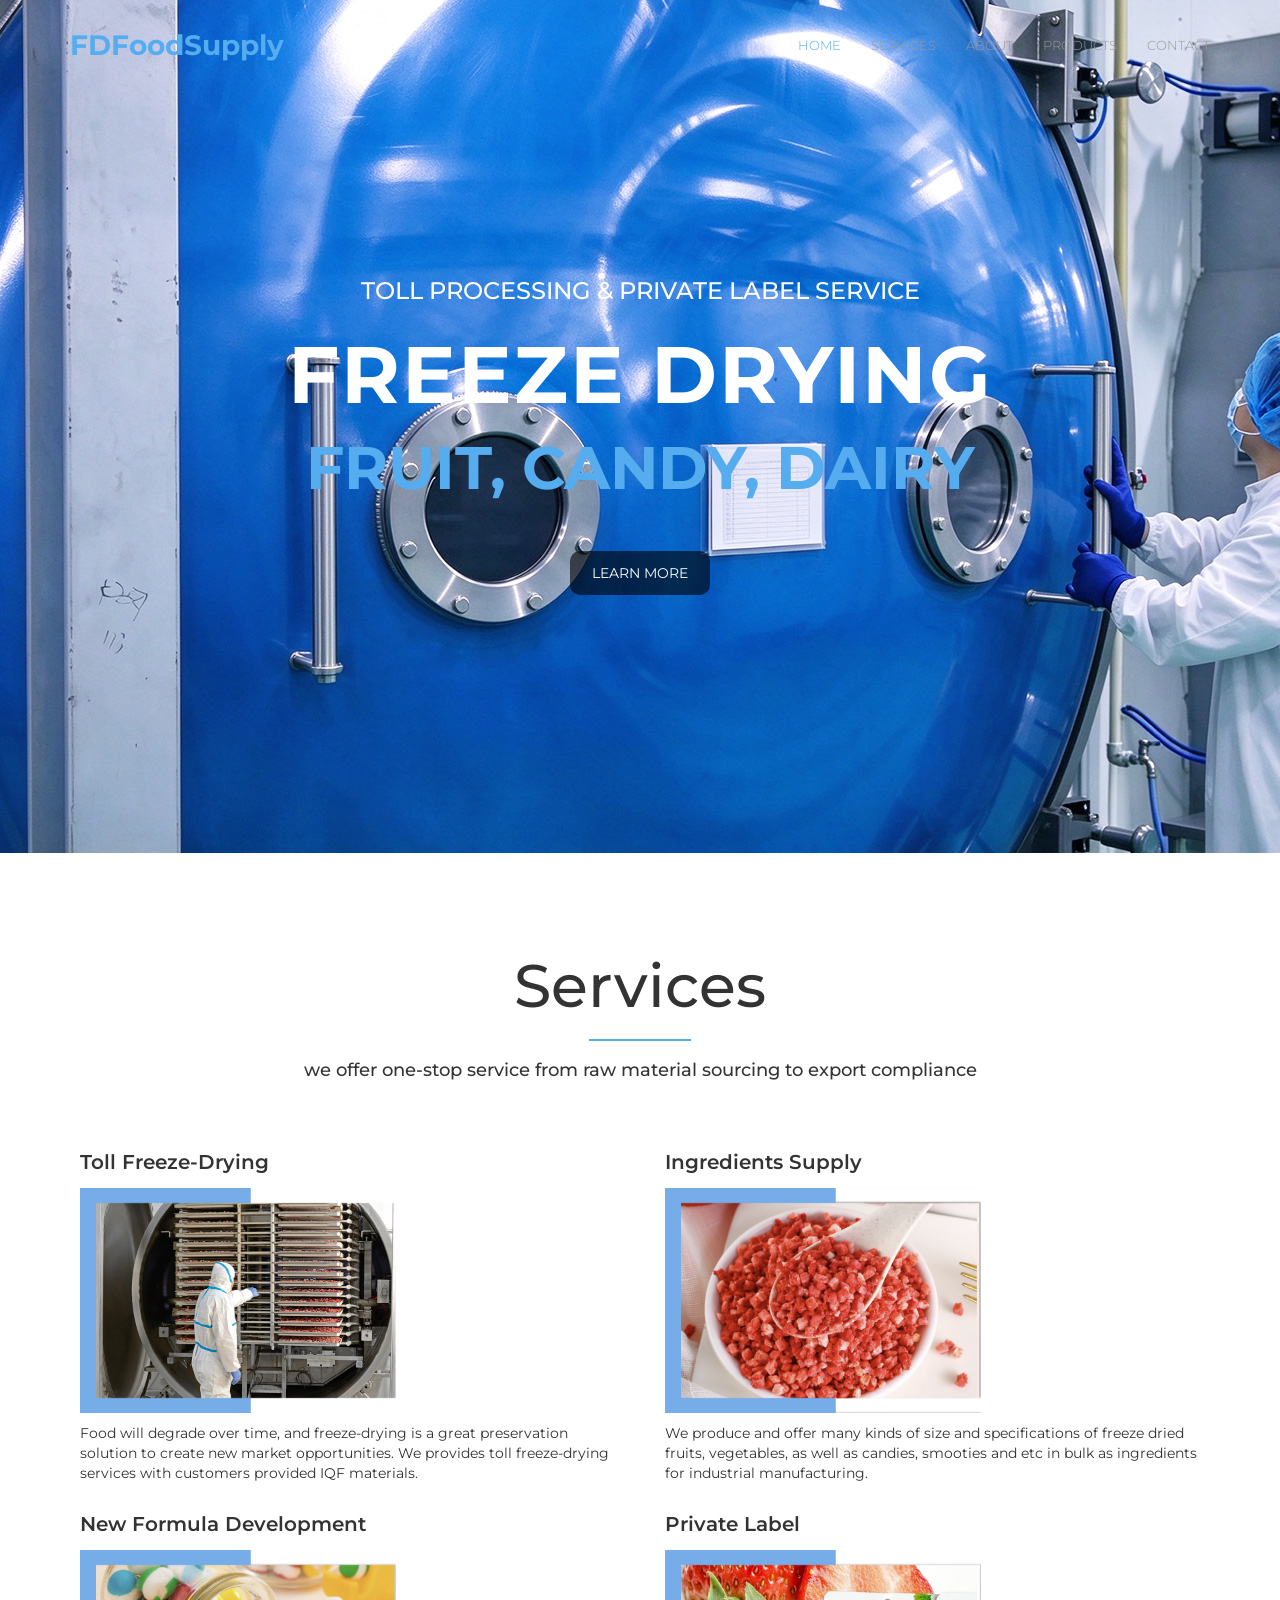
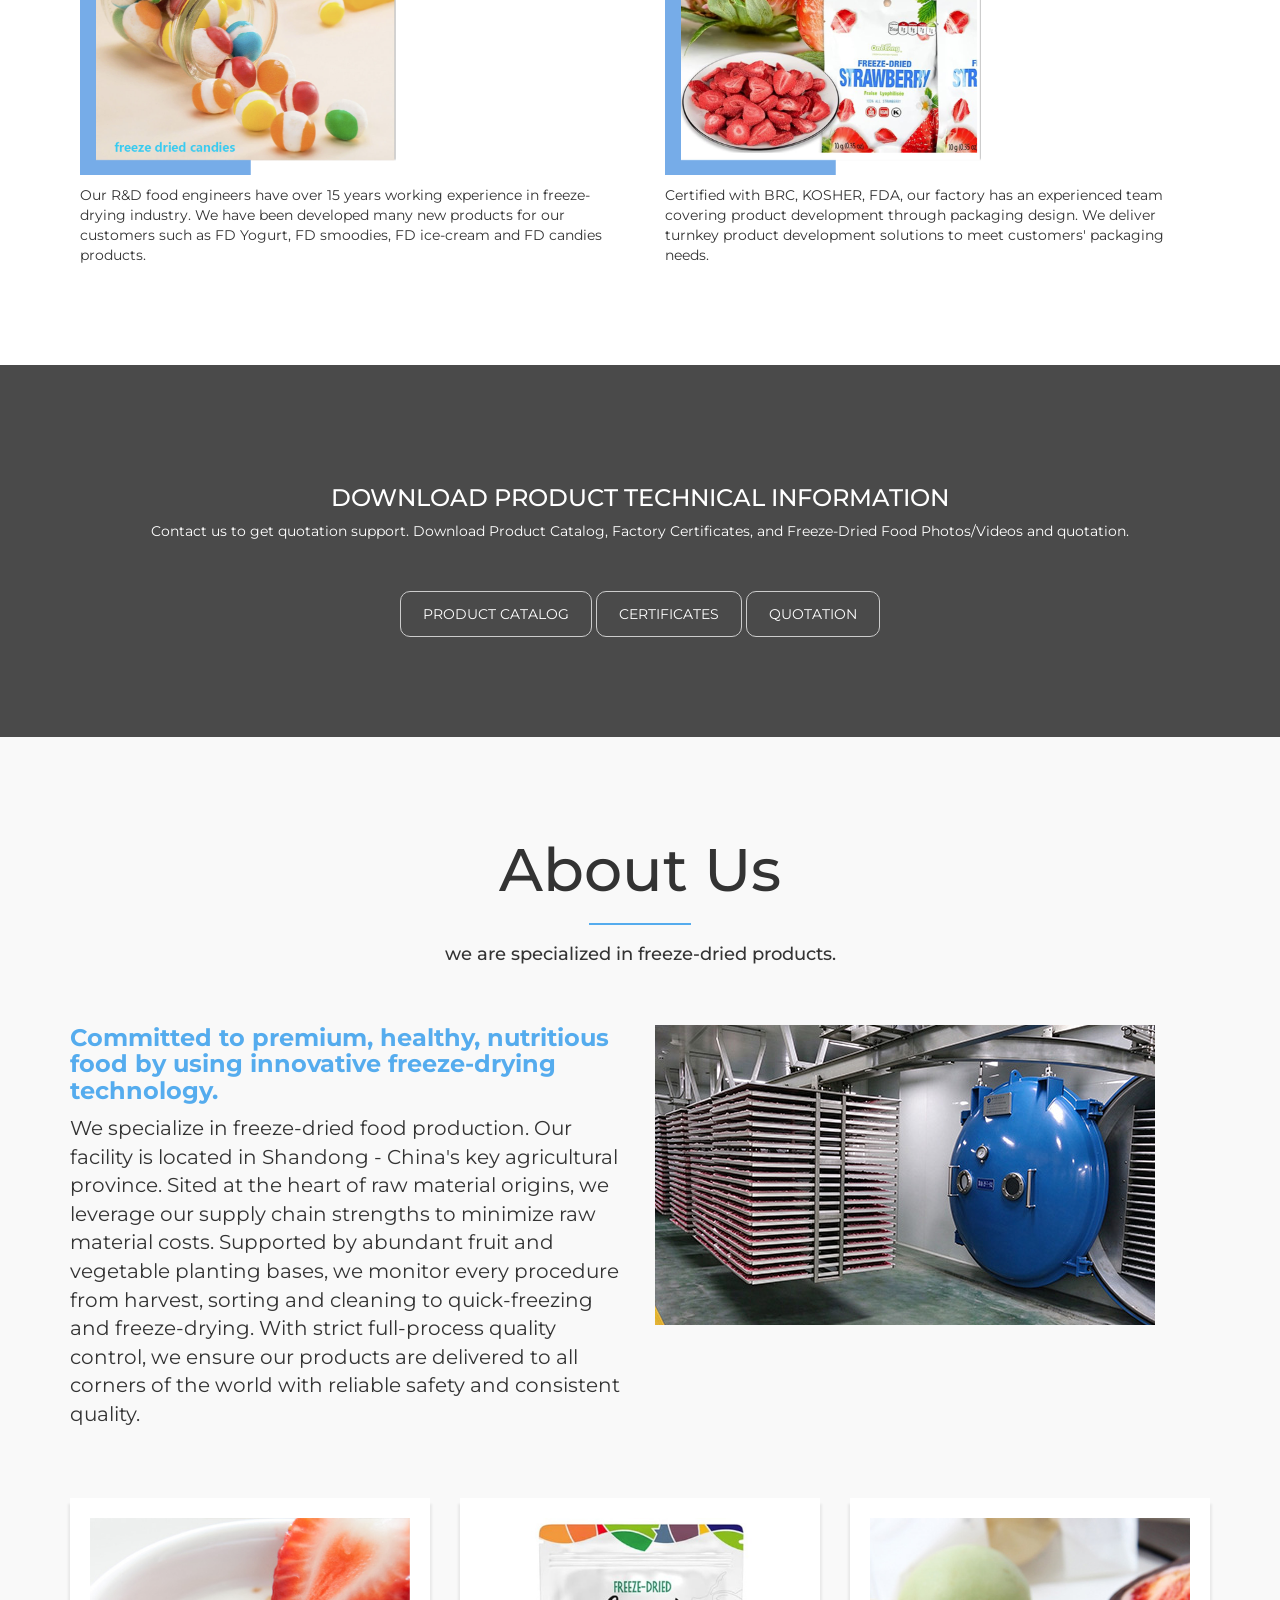
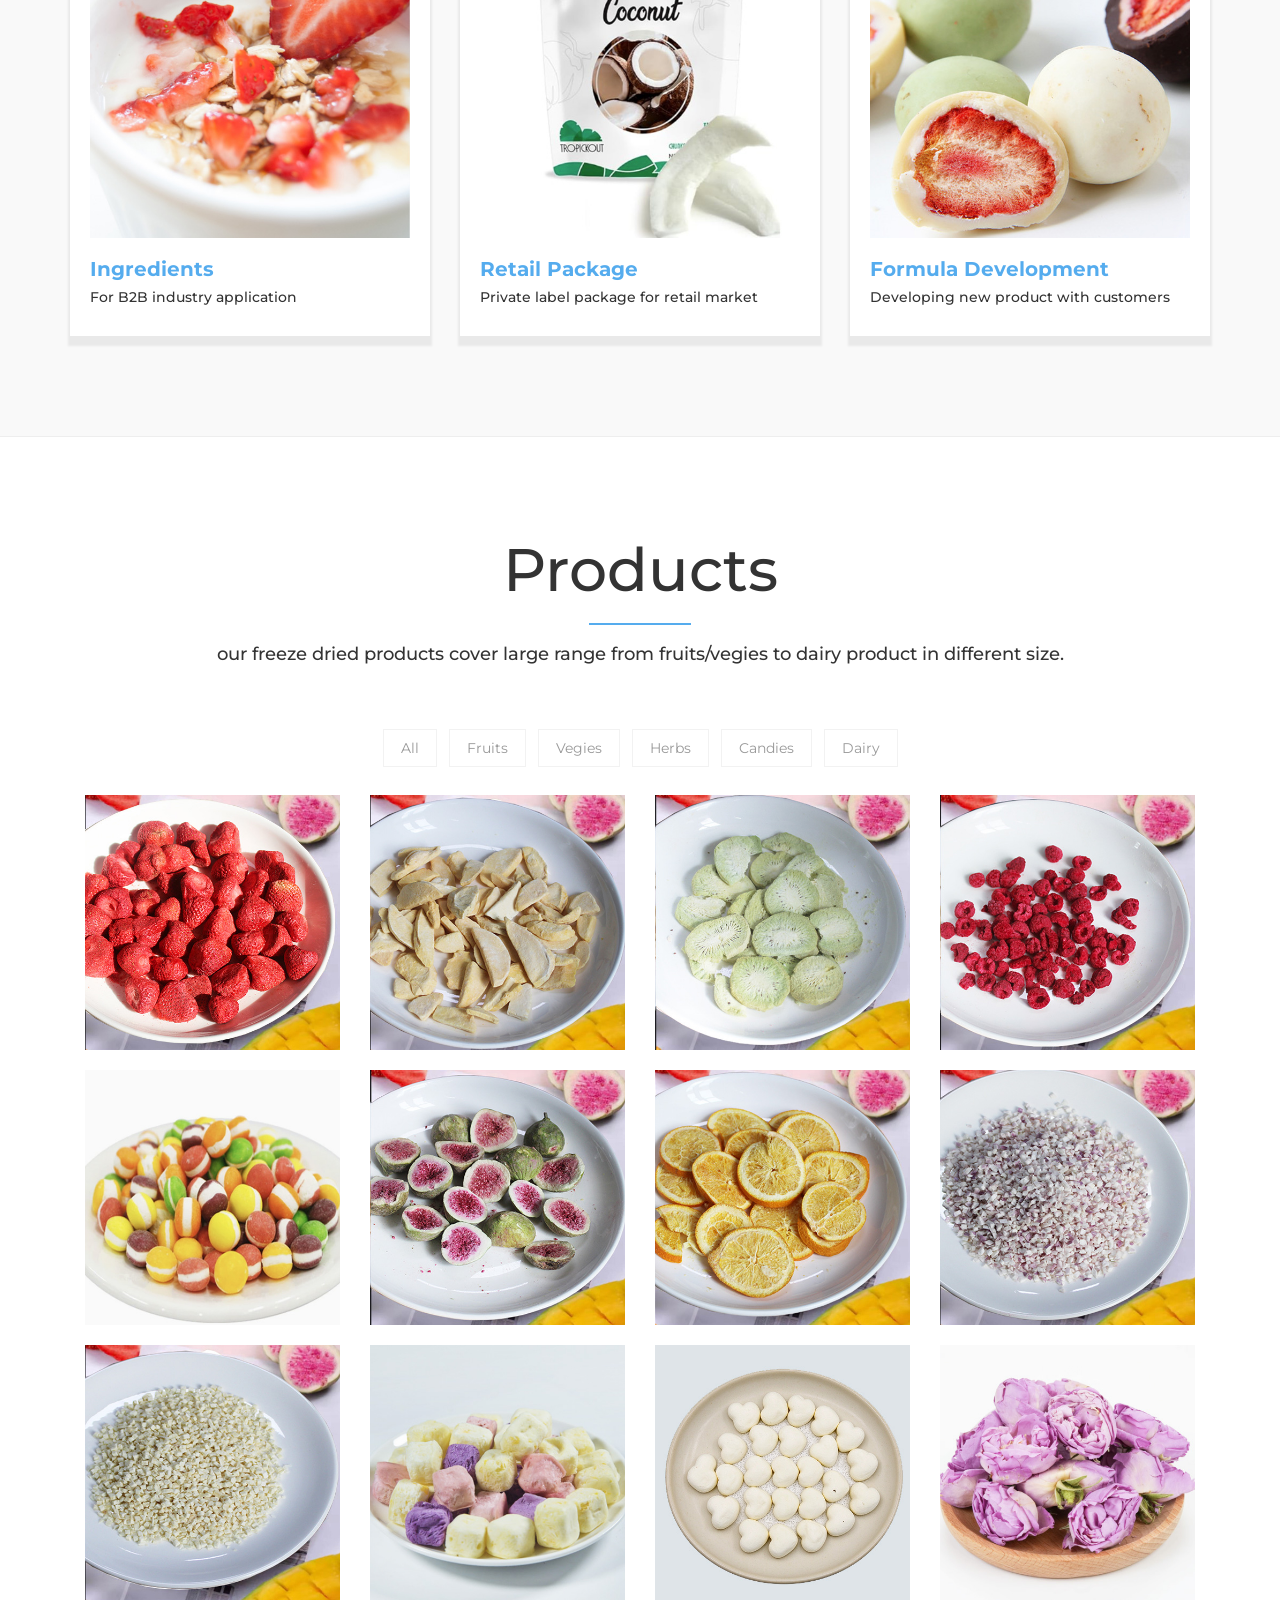
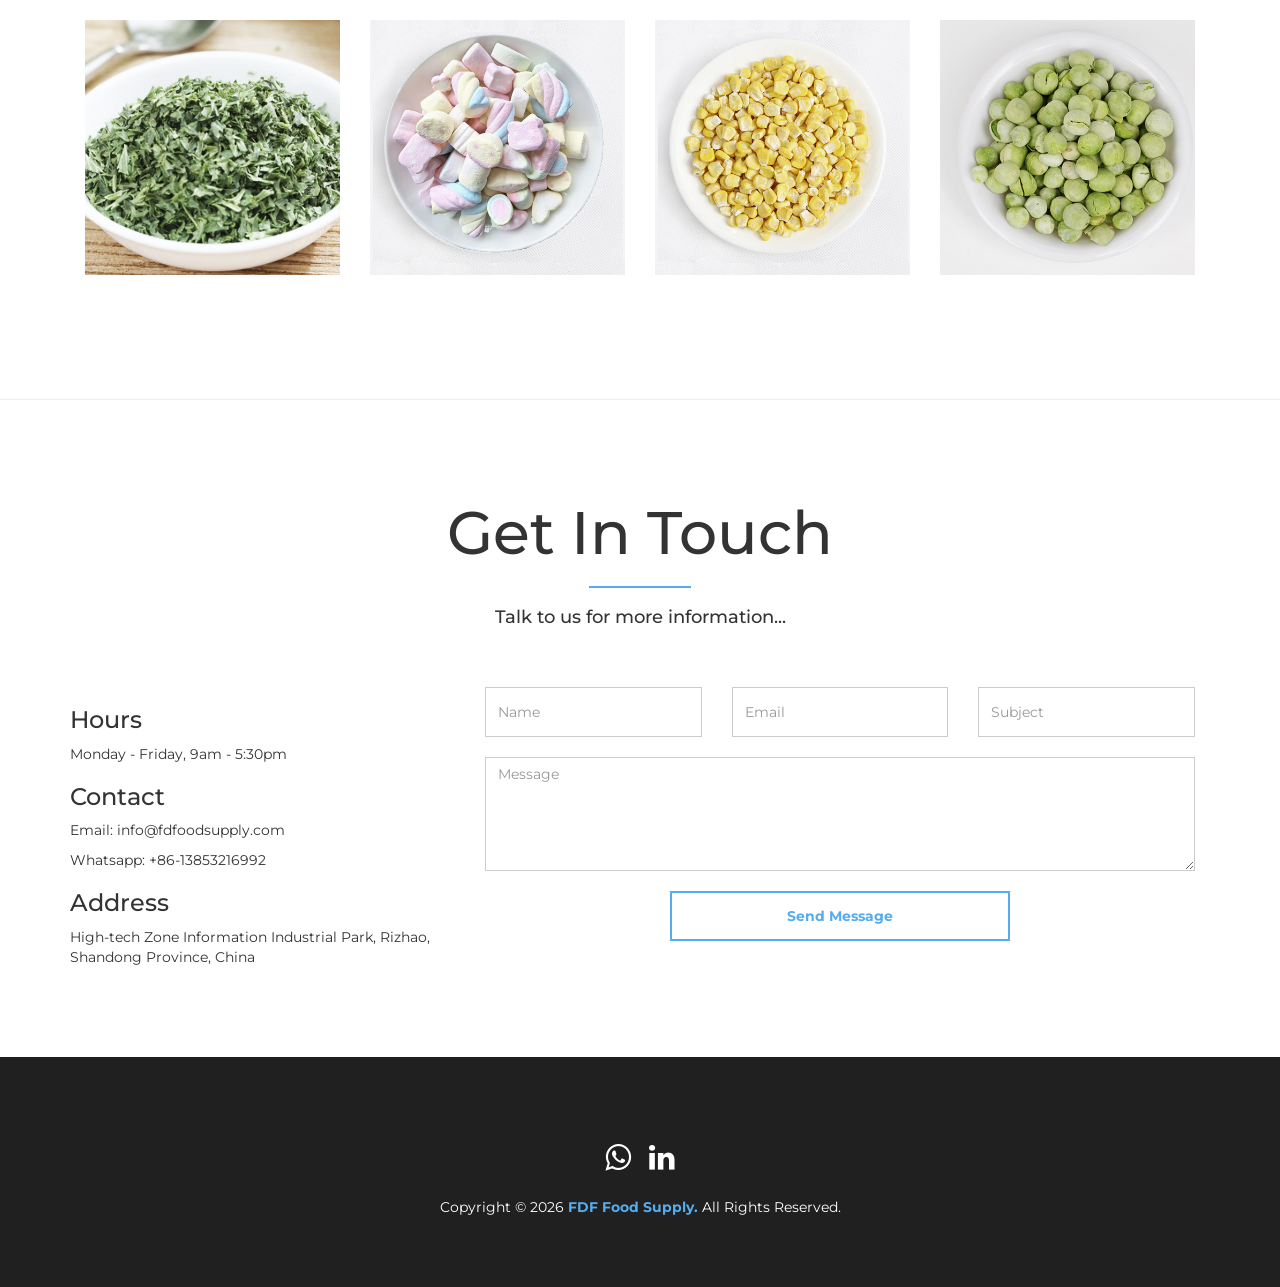
==== index.html @ 58711334 "Add files via upload" ====
<!DOCTYPE html>
<html lang="en">
<head>
	<meta charset="utf-8">
	<title>Freeze Dry Food Supply</title>
	<meta http-equiv="X-UA-Compatible" content="IE=Edge">
	<meta name="viewport" content="width=device-width, initial-scale=1">
	<meta name="keywords" content="">
	<meta name="description" content="">
    <!-- 
	freeze-dried food, freeze-drying, FD fruits, FD vegetable, FD candies, FD confectionary.
	13853216992
    -->
	<link href='http://fonts.googleapis.com/css?family=Montserrat:400,700' rel='stylesheet' type='text/css'>
	<link rel="stylesheet" href="css/animate.min.css">
	<link rel="stylesheet" href="css/bootstrap.min.css">
	<link rel="stylesheet" href="css/font-awesome.min.css">		
	<link rel="stylesheet" href="css/templatemo-style.css">
</head>
<body data-spy="scroll" data-offset="50" data-target=".navbar-collapse">
	<div class="preloader">
		<div class="sk-spinner sk-spinner-rotating-plane"></div>
	</div>
	<nav class="navbar navbar-fixed-top custom-navbar" role="navigation">
		<div class="container">
			<div class="navbar-header">
				<button class="navbar-toggle" data-toggle="collapse" data-target=".navbar-collapse">
					<span class="icon icon-bar"></span>
					<span class="icon icon-bar"></span>
					<span class="icon icon-bar"></span>
				</button>
				<a href="www.fdfoodsupply.com" class="navbar-brand">FDFoodSupply</a>
			</div>
			<div class="collapse navbar-collapse">
				<ul class="nav navbar-nav navbar-right">
					<li><a href="#home" class="smoothScroll">Home</a></li>
					<li><a href="#service" class="smoothScroll">Services</a></li>
					<li><a href="#about" class="smoothScroll">About</a></li>
					<li><a href="#portfolio" class="smoothScroll">Products</a></li>
					<li><a href="#contact" class="smoothScroll">Contact</a></li>
				</ul>
			</div>
		</div>
	</nav>
	<!-- start home -->
	<section id="home">
		<div class="overlay">
			<div class="flexslider">
				<ul class="slides">
					<li>
						<img src="images/slider/1.jpg" alt="Slide 1">
						<div class="slider-caption">
							<div class="templatemo_homewrapper">
								<h3 class="wow bounceIn">Toll processing & private label service</h3>
								<h1 class="wow bounce">FREEZE DRYING</h1>
								<h2>
									<span class="wow fadeIn" data-wow-delay="0.3s"> FRUIT,</span>
									<span class="wow fadeIn" data-wow-delay="0.6s"> CANDY,</span>
									<span class="wow fadeIn" data-wow-delay="0.9s"> DAIRY </span>
								</h2>
								<a href="#about" class="smoothScroll templatemo-slider-btn btn btn-default">Learn More</a>
							</div>
						</div>
					</li>
					<li>
						<img src="images/slider/2D.jpg" alt="Slide 2">
						<div class="slider-caption">
							<div class="templatemo_homewrapper">
                            	<h2>One-stop service</h2>
								<h1>Integrated</h1>
								<h3>From raw material sourcing to export compliance</h3>
								<a href="#service" class="smoothScroll templatemo-slider-btn btn btn-default">LEARN MORE</a>	
							</div>
						</div>
					</li>

					<li>
						<img src="images/slider/3.jpg" alt="Slide 3">
						<div class="slider-caption">
							<div class="templatemo_homewrapper">
								<h3 class="wow bounceIn"> TRACIBILITY & QUALITY CONTROL </h3>
								<h1 class="wow bounce">compliance</h1>
								<h2>
									<span class="wow fadeIn" data-wow-delay="0.3s">BRC |</span>
									<span class="wow fadeIn" data-wow-delay="0.6s">FDA |</span>
									<span class="wow fadeIn" data-wow-delay="0.9s">KOSHER</span>
								</h2>
								<a href="#portfolio" class="smoothScroll templatemo-slider-btn btn btn-default">Learn More</a>
							</div>
						</div>
					</li>
				</ul>
			</div>
		</div>
	</section>
	<!-- end home -->
	<!-- start service -->
	<section id="service">
		<div class="container">
			<div class="row">
				<div class="col-md-12 text-center wow bounceIn">
					<h2>Services</h2>
					<hr>
					<h4>we offer one-stop service from raw material sourcing to export compliance</h4>
				</div>
				<div class="col-md-6 col-sm-6">
					<div class="media">
						<div class="media-body">
							<h3 class="media-heading">Toll Freeze-Drying</h3>
<div>
  <img src="images/service-img-1.jpg" class="img-responsive" alt="about img" style="width:316px;height:225px;object-fit:cover;">
</div><p>
							<p>Food will degrade over time, and freeze-drying is a great preservation solution to create new market opportunities. We provides toll freeze-drying services with customers provided IQF materials.  
</p>
						</div>
					</div>
				</div>
				<div class="col-md-6 col-sm-6">
					<div class="media">
						<div class="media-body">
							<h3 class="media-heading">Ingredients Supply</h3>
<div>
  <img src="images/service-img-3.jpg" class="img-responsive" alt="about img" style="width:316px;height:225px;object-fit:cover;">
</div><p>
							<p>We produce and offer many kinds of size and specifications of freeze dried fruits, vegetables, as well as candies, smooties and etc in bulk as ingredients for industrial manufacturing.</p>
						</div>
					</div>
				</div>
				<div class="col-md-6 col-sm-6">
					<div class="media">
						<div class="media-body">
							<h3 class="media-heading">New Formula Development</h3>
<div>
  <img src="images/service-img-5.jpg" class="img-responsive" alt="about img" style="width:316px;height:225px;object-fit:cover;">
</div><p>
							<p>Our R&D food engineers have over 15 years working experience in freeze-drying industry.  We have been developed many new products for our customers such as FD Yogurt, FD smoodies, FD ice-cream and FD candies products. </p>
						</div>
					</div>
				</div>
				<div class="col-md-6 col-sm-6">
					<div class="media">
						<div class="media-body">
							<h3 class="media-heading">Private Label</h3>
<div>
  <img src="images/service-img-2.jpg" class="img-responsive" alt="about img" style="width:316px;height:225px;object-fit:cover;">
</div><p>
							<p>Certified with BRC, KOSHER, FDA,  our factory has an experienced team covering product development through packaging design. We deliver turnkey product development solutions to meet customers' packaging needs.</p>
						</div>
					</div>
				</div>
			</div>
		</div>
	</section>
	<!-- end service -->
	<!-- start divider -->
	<div class="divider">
		<div class="overlay">
			<div class="container">
				<div class="row">
					<div class="divider-des">
						<h3 class="text-uppercase">Download product technical information</h3>
						<p>Contact us to get quotation support.  Download Product Catalog, Factory Certificates, and Freeze-Dried Food Photos/Videos and quotation.</p>

						<a href="mailto:471819524@qq.com"><button class="btn btn-default text-uppercase">Product Catalog</button></a>
						<a href="mailto:471819524@qq.com"><button class="btn btn-default text-uppercase">Certificates</button></a>
						<a href="mailto:471819524@qq.com"><button class="btn btn-default text-uppercase">Quotation</button></a>

					</div>
				</div>
			</div>
		</div>
	</div>
	<!-- end divider -->
	<!-- start about -->
	<section id="about">
		<div class="container">
			<div class="row">
				<div class="col-md-12 wow bounceIn">
					<h2>About Us</h2>
					<hr>
					<h4>we are specialized in freeze-dried products.</h4>
				</div>
			</div>
			<div class="row">
				<div class="col-md-6 col-sm-6 wow fadeInLeft templatemo-about-left" data-wow-delay="0.3s">
					<h3 class="about-title" style="color:#55acee;"><b>Committed to premium, healthy, nutritious food by using innovative freeze-drying technology.</b></h3>

					<p style="font-size:20px;">We specialize in freeze-dried food production. Our facility is located in Shandong - China's key agricultural province.  Sited at the heart of raw material origins, we leverage our supply chain strengths to minimize raw material costs. Supported by abundant fruit and vegetable planting bases, we monitor every procedure from harvest, sorting and cleaning to quick-freezing and freeze-drying. With strict full-process quality control, we ensure our products are delivered to all corners of the world with reliable safety and consistent quality.</p>
				</div>

				<div class="col-md-6 col-sm-6 wow fadeInRight" data-wow-delay="0.3s">
<img src="images/about-img-1.jpg" class="img-responsive" alt="about img">

				</div>
			</div>
			<div class="row">
				<div class="col-md-4 col-sm-4 wow fadeInUp" data-wow-delay="0.6s">
					<div class="about-wrapper">
						<img src="images/about-img-2.jpg" class="img-responsive" alt="about img">
						<h3>Ingredients</h3>
						<h5>For B2B industry application</h5>
					</div>
				</div>
				<div class="col-md-4 col-sm-4 wow fadeInUp" data-wow-delay="0.6s">
					<div class="about-wrapper">
						<img src="images/about-img-6.jpg" class="img-responsive" alt="about img">
						<h3>Retail Package</h3>
						<h5>Private label package for retail market</h5>
					</div>
				</div>
				<div class="col-md-4 col-sm-4 wow fadeInUp" data-wow-delay="0.6s">
					<div class="about-wrapper">
						<img src="images/about-img-5.jpg" class="img-responsive" alt="about img">
						<h3>Formula Development</h3>
						<h5>Developing new product with customers</h5>
					</div>
				</div>
			</div>
		</div>
	</section>
	<!-- end about -->
	<!-- start portfolio -->
	<section id="portfolio">
		<div class="container">
			<div class="row">
				<div class="col-md-12">
					<div class="wow bounceIn">
						<h2 class="wow bounceIn">Products</h2>
						<hr>
						<h4>our freeze dried products cover large range from fruits/vegies to dairy product in different size. 
					</div>
					<div class="iso-section wow fadeIn" data-wow-delay="0.6s">

						<ul class="filter-wrapper clearfix">
							<li><a href="#" data-filter="*" class="selected opc-main-bg">All</a></li>
							<li><a href="#" class="opc-main-bg" data-filter=".fruit">Fruits</a></li>
							<li><a href="#" class="opc-main-bg" data-filter=".vegie">Vegies</a></li>
							<li><a href="#" class="opc-main-bg" data-filter=".herb">Herbs</a></li>
							<li><a href="#" class="opc-main-bg" data-filter=".candy">Candies</a></li>
							<li><a href="#" class="opc-main-bg" data-filter=".dairy">Dairy</a></li>
						</ul>

						<div class="iso-box-section">
							<div class="iso-box-wrapper col4-iso-box">

								<div class="iso-box fruit col-md-3 col-sm-4 col-xs-12">
									<div class="portfolio-thumb">
										<img src="images/product-img-1.jpg" class="fluid-img" alt="portfolio img">
										<div class="portfolio-overlay">
											<div class="portfolio-description">
												<a href="#" class="fa fa-search"></a>
												<a href="#" class="fa fa-link"></a>
												<h4>Freeze dried Strawberry</h4>
												<p>freeze dried strawberry in whole.</p>	
											</div>											
										</div>
									</div>
								</div>
								<div class="iso-box fruit col-md-3 col-sm-4 col-xs-12">
									<div class="portfolio-thumb">
										<img src="images/product-img-2.jpg" class="fluid-img" alt="portfolio img">
										<div class="portfolio-overlay">
											<div class="portfolio-description">
												<a href="#" class="fa fa-search"></a>
												<a href="#" class="fa fa-link"></a>
												<h4>Freeze dried Mango</h4>
												<p>freeze dried mango slice.</p>
											</div>
										</div>
									</div>
								</div>
								<div class="iso-box fruit col-md-3 col-sm-4 col-xs-12">
									<div class="portfolio-thumb">
										<img src="images/product-img-3.jpg" class="fluid-img" alt="portfolio img">
										<div class="portfolio-overlay">
											<div class="portfolio-description">
												<a href="#" class="fa fa-search"></a>
												<a href="#" class="fa fa-link"></a>
												<h4>Freeze dried Kiwi</h4>
												<p>freeze dried Kiwi slice.</p>
											</div>
										</div>
									</div>
								</div>
								<div class="iso-box fruit col-md-3 col-sm-4 col-xs-12">
									<div class="portfolio-thumb">
										<img src="images/product-img-4.jpg" class="fluid-img" alt="portfolio img">
										<div class="portfolio-overlay">
											<div class="portfolio-description">
												<a href="#" class="fa fa-search"></a>
												<a href="#" class="fa fa-link"></a>
												<h4>Freeze dried Raspberry</h4>
												<p>freeze dried Raspberry in whole.</p>
											</div>
										</div>
									</div>
								</div>
								<div class="iso-box candy col-md-3 col-sm-4 col-xs-12">
									<div class="portfolio-thumb">
										<img src="images/product-img-41.jpg" class="fluid-img" alt="portfolio img">
										<div class="portfolio-overlay">
											<div class="portfolio-description">
												<a href="#" class="fa fa-search"></a>
												<a href="#" class="fa fa-link"></a>
												<h4>Freeze dried Sour Candy</h4>
												<p>Freeze dried sour candy.</p>
											</div>
										</div>
									</div>
								</div>
								<div class="iso-box fruit col-md-3 col-sm-4 col-xs-12">
									<div class="portfolio-thumb">
										<img src="images/product-img-6.jpg" class="fluid-img" alt="portfolio img">
										<div class="portfolio-overlay">
											<div class="portfolio-description">
												<a href="#" class="fa fa-search"></a>
												<a href="#" class="fa fa-link"></a>
												<h4>Freeze dried Fig</h4>
												<p>Freeze dried Fig slice.</p>
											</div>
										</div>
									</div>
								</div>
								<div class="iso-box fruit col-md-3 col-sm-4 col-xs-12">
									<div class="portfolio-thumb">
										<img src="images/product-img-7.jpg" class="fluid-img" alt="portfolio img">
										<div class="portfolio-overlay">
											<div class="portfolio-description">
												<a href="#" class="fa fa-search"></a>
												<a href="#" class="fa fa-link"></a>
												<h4>Freeze dried Lemon</h4>
												<p>Freeze dried Lemon Slice.</p>
											</div>
										</div>
									</div>
								</div>
								<div class="iso-box vegie col-md-3 col-sm-4 col-xs-12">
									<div class="portfolio-thumb">
										<img src="images/product-img-11.jpg" class="fluid-img" alt="portfolio img">
										<div class="portfolio-overlay">
											<div class="portfolio-description">
												<a href="#" class="fa fa-search"></a>
												<a href="#" class="fa fa-link"></a>
												<h4>Freeze dried Apple</h4>
												<p>Freeze dried shallot 3*3.</p>
											</div>
										</div>
									</div>
								</div>
								<div class="iso-box vegie col-md-3 col-sm-4 col-xs-12">
									<div class="portfolio-thumb">
										<img src="images/product-img-12.jpg" class="fluid-img" alt="portfolio img">
										<div class="portfolio-overlay">
											<div class="portfolio-description">
												<a href="#" class="fa fa-search"></a>
												<a href="#" class="fa fa-link"></a>
												<h4>Freeze dried Yellow Onion</h4>
												<p>Freeze dried yellow onion 3*3.</p>
											</div>
										</div>
									</div>
								</div>
								<div class="iso-box dairy col-md-3 col-sm-4 col-xs-12">
									<div class="portfolio-thumb">
										<img src="images/product-img-21.jpg" class="fluid-img" alt="portfolio img">
										<div class="portfolio-overlay">
											<div class="portfolio-description">
												<a href="#" class="fa fa-search"></a>
												<a href="#" class="fa fa-link"></a>
												<h4>Freeze dried Yogurt</h4>
												<p>Freeze dried yogurt.</p>
											</div>
										</div>
									</div>
								</div>
								<div class="iso-box dairy col-md-3 col-sm-4 col-xs-12">
									<div class="portfolio-thumb">
										<img src="images/product-img-22.jpg" class="fluid-img" alt="portfolio img">
										<div class="portfolio-overlay">
											<div class="portfolio-description">
												<a href="#" class="fa fa-search"></a>
												<a href="#" class="fa fa-link"></a>
												<h4>Freeze dried goat milk</h4>
												<p>Freeze dried heart shape goat milk.</p>
											</div>
										</div>
									</div>
								</div>
								<div class="iso-box herb col-md-3 col-sm-4 col-xs-12">
									<div class="portfolio-thumb">
										<img src="images/product-img-31.jpg" class="fluid-img" alt="portfolio img">
										<div class="portfolio-overlay">
											<div class="portfolio-description">
												<a href="#" class="fa fa-search"></a>
												<a href="#" class="fa fa-link"></a>
												<h4>Freeze dried Rose</h4>
												<p>Freeze dried Rose.</p>
											</div>
										</div>
									</div>
								</div>
								<div class="iso-box herb col-md-3 col-sm-4 col-xs-12">
									<div class="portfolio-thumb">
										<img src="images/product-img-32.jpg" class="fluid-img" alt="portfolio img">
										<div class="portfolio-overlay">
											<div class="portfolio-description">
												<a href="#" class="fa fa-search"></a>
												<a href="#" class="fa fa-link"></a>
												<h4>Freeze dried Parsley</h4>
												<p>Freeze dried Parsley</p>
											</div>
										</div>
									</div>
								</div>

							<div class="iso-box candy col-md-3 col-sm-4 col-xs-12">
									<div class="portfolio-thumb">
										<img src="images/product-img-42.jpg" class="fluid-img" alt="portfolio img">
										<div class="portfolio-overlay">
											<div class="portfolio-description">
												<a href="#" class="fa fa-search"></a>
												<a href="#" class="fa fa-link"></a>
												<h4>Freeze dried Cotton Candy</h4>
												<p>Freeze dried Cotton Candy</p>
											</div>
										</div>
									</div>
								</div>
							<div class="iso-box vegie col-md-3 col-sm-4 col-xs-12">
									<div class="portfolio-thumb">
										<img src="images/product-img-33.jpg" class="fluid-img" alt="portfolio img">
										<div class="portfolio-overlay">
											<div class="portfolio-description">
												<a href="#" class="fa fa-search"></a>
												<a href="#" class="fa fa-link"></a>
												<h4>Freeze dried Sweet Corn</h4>
												<p>Freeze dried Sweet Corn</p>
											</div>
										</div>
									</div>
								</div>
							<div class="iso-box vegie col-md-3 col-sm-4 col-xs-12">
									<div class="portfolio-thumb">
										<img src="images/product-img-34.jpg" class="fluid-img" alt="portfolio img">
										<div class="portfolio-overlay">
											<div class="portfolio-description">
												<a href="#" class="fa fa-search"></a>
												<a href="#" class="fa fa-link"></a>
												<h4>Freeze dried Pea</h4>
												<p>Freeze dried Pea</p>
											</div>
										</div>
									</div>
								</div>
							</div>
						</div>
					</div>
				</div>
			</div>
		</div>
	</section>
	<!-- end portfolio -->
	<!-- start contact -->
	<section id="contact">
		<div class="container">
			<div class="row">
				<div class="col-md-12">
					<div class="wow bounceIn">
						<h2 class="wow bounceIn">Get In Touch</h2>
						<hr>
						<h4>Talk to us for more information...</h4>
					</div>

<div class="footer-row" style="display:flex; gap: 30px;">
  <!-- 第1列 -->
  <div style="flex:1;">
    <h3>Hours</h3>
    <p>Monday - Friday, 9am - 5:30pm</p>
   <h3>Contact</h3>
    <p>Email: info@fdfoodsupply.com </p>
    <p>Whatsapp: +86-13853216992</p>
   <h3>Address</h3>
    <p>High-tech Zone Information Industrial Park, Rizhao, Shandong Province, China</p>
    
  </div>

  <!-- 第2列 -->
 <div style="flex:2;">
  <form action="https://formsubmit.co/471819524@qq.com" method="post" role="form">
    <input type="hidden" name="_next" value="https://www.fdfoodsupply.com/thanks.html">

    <div class="col-md-4 col-sm-4 wow fadeIn" data-wow-delay="0.3s">
      <input type="text" name="name" placeholder="Name" required class="form-control">
    </div>
    <div class="col-md-4 col-sm-4 wow fadeIn" data-wow-delay="0.3s">
      <input type="email" name="email" placeholder="Email" required class="form-control">
    </div>
    <div class="col-md-4 col-sm-4 wow fadeIn" data-wow-delay="0.3s">
      <input type="text" name="subject" placeholder="Subject" class="form-control">
    </div>
    <div class="col-md-12 col-sm-12 wow fadeIn" data-wow-delay="0.9s">
      <textarea name="message" class="form-control" rows="5" placeholder="Message"></textarea>
    </div>
    <div class="col-md-offset-3 col-sm-offset-3 col-sm-6 col-md-6 wow fadeIn" data-wow-delay="0.3s">
      <input type="submit" value="Send Message" class="form-control">
    </div>
  </form>
</div>
					</div>
			</div>
		</div>
	</section>
	<!-- end contact -->
	<footer>
		<div class="container">
			<div class="row">
				<div class="col-md-12">
					<ul class="social-icon wow fadeIn" data-wow-delay="0.3s">
						<li><a href="https://wa.me/8613853216992" class="fa fa-whatsapp"></a></li>
						<li><a href="https://www.linkedin.com/in/aileen-fdfoodsupply" class="fa fa-linkedin"></a></li>
					</ul>
					<p class="wow bounceIn">Copyright &copy; 2026 <a rel="nofollow noopener" href="https://www.fdfoodsupply.com"><span><span> FDF Food Supply. </span></a>All Rights Reserved.</p>

				</div>
			</div>
		</div>
	</footer>
	<script src="js/jquery.js"></script>
	<script src="js/bootstrap.min.js"></script>
	<script src="js/jquery.flexslider.js"></script>
	<script src="js/isotope.js"></script>
	<script src="js/imagesloaded.min.js"></script>
	<script src="js/smoothscroll.js"></script>
	<script src="js/wow.min.js"></script>
	<script src="js/custom.js"></script>
</body>
</html>
---- css/templatemo-style.css ----
/*

Workforce CSS Template

https://templatemo.com/tm-461-workforce

*/

body
    {
        background: #f9f9f9;
        font-family: 'Montserrat', sans-serif;
        font-weight: 400;
        overflow-x: hidden;
    }

/* start hr */
hr
    {
        border: 1px solid #55acee;
        width: 100px;
        margin-top: 20px;
    }
/* end hr */

/* start h2 */
h2
    {
        font-size: 60px;
        text-align: center;
    }
/* end h2 */

/* start h4 */
h4
    {
        text-align: center;
        padding-bottom: 50px;
    }
/* end h4 */
.btn {
    background: transparent;
    border-radius: 10px;
    color: #ffffff;
    margin-top: 40px;
	padding: 12px 22px;
    transition: all 0.4s ease-in-out;  
}
.btn:hover {
    background: #55acee;
    border-color: transparent;
}

/* start overlay */
.overlay 
    {
       width: 100%;
       height: 100%;
       background: rgba(0, 0, 0, 0.7);
    } 
/* end overlay */

/* start preloader */
.preloader
    {
        position: fixed;
        top: 0;
        left: 0;
        width: 100%;
        height: 100%;
        z-index: 99999;
        display: -webkit-flex;
        display: -ms-flexbox;
        display: flex;
        -webkit-flex-flow: row nowrap;
            -ms-flex-flow: row nowrap;
                flex-flow: row nowrap;
        -webkit-justify-content: center;
            -ms-flex-pack: center;
                justify-content: center;
        -webkit-align-items: center;
            -ms-flex-align: center;
                align-items: center;
        background: none repeat scroll 0 0 #fff;
    }
.sk-spinner-rotating-plane.sk-spinner 
    {
         width: 30px;
        height: 30px;
        background-color: #55acee;         
        -webkit-animation: sk-rotatePlane 1.2s infinite ease-in-out;
                animation: sk-rotatePlane 1.2s infinite ease-in-out;
     }

@-webkit-keyframes sk-rotatePlane {
  0% {
         -webkit-transform: perspective(120px) rotateX(0deg) rotateY(0deg);
                 transform: perspective(120px) rotateX(0deg) rotateY(0deg); }

  50% {
        -webkit-transform: perspective(120px) rotateX(-180.1deg) rotateY(0deg);
                transform: perspective(120px) rotateX(-180.1deg) rotateY(0deg); }

  100% {
            -webkit-transform: perspective(120px) rotateX(-180deg) rotateY(-179.9deg);
                    transform: perspective(120px) rotateX(-180deg) rotateY(-179.9deg); } }

@keyframes sk-rotatePlane {
  0% {
         -webkit-transform: perspective(120px) rotateX(0deg) rotateY(0deg);
                 transform: perspective(120px) rotateX(0deg) rotateY(0deg); }

  50% {
        -webkit-transform: perspective(120px) rotateX(-180.1deg) rotateY(0deg);
                transform: perspective(120px) rotateX(-180.1deg) rotateY(0deg); }

  100% {
            -webkit-transform: perspective(120px) rotateX(-180deg) rotateY(-179.9deg);
                    transform: perspective(120px) rotateX(-180deg) rotateY(-179.9deg); } }
/* end preloader */

/* start navigation */
.custom-navbar 
    {
        margin-bottom: 0;
        background-color: #fff;
        text-align: right;
    }
.custom-navbar .navbar-brand 
    {
        color: #55acee;
        font-weight: bold;
        font-size: 28px;
    }
.custom-navbar .nav li a
     {
         color: #999;
         font-weight: 300;
         font-size: 13px;
         text-transform: uppercase;
    }
.custom-navbar .nav li a:hover
    {
        background: transparent;
        color: #55acee;
    }
.custom-navbar .nav li.active > a
    {
         background-color: transparent;
         color: #55acee;
    }
.custom-navbar .navbar-toggle
    {
        border: none;
        padding-top: 10px;
    }
.custom-navbar .navbar-toggle .icon-bar
    {
        background: #55acee;
        border-color: transparent;
    }
@media(min-width:768px){
    .custom-navbar
         {
             padding: 20px 0;
            border-bottom: 0;
             background: 0 0;
             transition: all 0.3s ease;
         }
    .custom-navbar.top-nav-collapse
         {
            padding: 0;
            box-shadow: 0px 2px 8px 0px rgba(50, 50, 50, 0.08);
            background: #fff;
        }
}
/* end navigation */

/* start home */        
#home h1
    {
        font-size: 80px;
        font-weight: bold;
        line-height: 1em;
        letter-spacing: 2px;
        padding-top: 10px;
    }
#home span
    {
        color: #55acee;
        font-weight: bold;
    }
#home .btn {
    background: rgba(0,0,0,0.6);
    border: none;
}
#home .btn:hover {
    background: rgba(255,255,255,0.6);
}
.templatemo_homewrapper {
    padding-left: 15px;
    padding-right: 15px;
}
.flexslider {
    margin: 0 0 60px;
    background: #fff;
    padding: 0;
    position: relative;
    zoom: 1;
    background-color: #371604;
    overflow: hidden;
    margin: 0;
    text-align: center;
}
.flexslider .slides {
    padding: 0;
    zoom: 1;
}
.flexslider .slides img {
    width: 100%;
    min-width: 648px;
    min-height: 270px;
    display: block;
}
.flexslider .slides > li {
    display: none;  
    padding: 0;
    position: relative;
    -webkit-backface-visibility: hidden;
}
.flexslider img {
    position: relative;
    width: 100%;
}
.slider-caption {
    color:white;
    margin: 0;
    position: absolute;
    top: 0;
    left: 0;
    text-transform: uppercase;
    z-index: 7;
    width: 100%;
    height: 100%;
    display: -webkit-flex;
    display: -ms-flexbox;
    display: flex;
    -webkit-justify-content: center;
    -ms-flex-pack: center;
    justify-content: center;
    -webkit-align-items: center;
    -ms-flex-align: center;
    align-items: center;
}
/* end home */

/* start service */
#service
    {
        background: #ffffff;
        padding-top: 80px;
        padding-bottom: 80px;
    }
#service .media
    {
        padding: 10px;
    }
#service .media .fa
    {
        color: #55acee;
        font-size: 60px;
        margin-right: 20px;
        width: 65px;
        height: 65px;
    }
#service .media .media-heading
    {
        font-weight: 600;
        font-size: 20px;
        padding-bottom: 10px;
    }
/* end service */

/* start divider */
.divider
    {
        background: url('../images/divider-bg2.jpg');
        background-size: cover;
        background-repeat: no-repeat;
        background-attachment: fixed;
        color: #ffffff;
        text-align: center;
    }
.divider .divider-des
    {
        padding: 100px 15px;
    }
/* end divider */

/* start about */
h3.about-title {
    margin-top: 0;
}
#about
    {
        padding-top: 80px;
        padding-bottom: 80px;
    }
#about .progress
    {
        background: #f9f9f9;
        box-shadow: none;
        border-radius: 0px;
    }
#about .progress .progress-bar-danger
    {
        background: #55acee;
    }
#about span
    {
        display: block;
        margin-top: 12px;
        margin-bottom: 6px;
    }
#about .about-wrapper
    {
        background: #ffffff;
        box-shadow: 0px 8px 2px 2px rgba(50,50,50, 0.08);
        margin-top: 60px;
        margin-bottom: 20px;
        max-width: 500px;
        padding: 20px;
    }
#about .about-wrapper h3
    {
        color: #55acee;
        font-size: 20px;
        font-weight: bold;        
    }
/* end about */

/* start portfolio */
#portfolio
    {
        background: #fff;
        border-top: 1px solid #eeeeee;
        border-bottom: 1px solid #eeeeee;
        padding-top: 80px;
        padding-bottom: 80px;
    }
#portfolio .portfolio-thumb
    {
        overflow: hidden;
        margin: 0;
        position: relative;
    }
#portfolio .portfolio-thumb .portfolio-overlay
    {
        background: #333;
        color: #ffffff;
        display: -webkit-flex;
        display: -ms-flexbox;
        display: flex;
        -webkit-align-items: center;
            -ms-flex-align: center;
                align-items: center;
        -webkit-justify-content: center;
            -ms-flex-pack: center;
                justify-content: center;
        top: 0;
        right: 0;
        left: 0;
        bottom: 0;
        width: 100%;
        height: 100%;
        text-align: center;
        position: absolute;
        opacity: 0;
        transition: all 0.4s ease-in-out;
    }
#portfolio .portfolio-thumb:hover .portfolio-overlay
    {
        opacity: 0.9;
    }
#portfolio .portfolio-thumb .portfolio-overlay .fa
    {
        border: 1px solid #ffffff;
        border-radius: 50%;
        color: #ffffff;
        width: 40px;
        height: 40px;
        line-height: 40px;
        text-align: center;
        text-decoration: none;
        margin-right: 6px;
        margin-bottom: 10px;
        transition: all 0.3s ease;
    }
#portfolio .portfolio-thumb .portfolio-overlay .fa:hover {
    background: #55acee;
    border-color: #55acee;
}
#portfolio .portfolio-thumb .portfolio-overlay h4
    {
        padding-bottom: 10px;
    }
    .portfolio-description {
        padding-left: 15px;
        padding-right: 15px;
    }
/*filter css*/
.filter-wrapper {
    width: 100%;
    margin: 0 0 24px 0;
    padding: 0;
    overflow: hidden;
    text-align: center;
}
.filter-wrapper li {
    display: inline-block;
    margin: 4px;
    transition: all 0.3s ease;
}
.filter-wrapper li:hover {
    background: #55acee;
}
.filter-wrapper li:hover a {
    color: #fff;
}
.filter-wrapper li a {
    border: 1px solid #f2f2f2;
    color: #999;
    padding: 8px 17px;
    display: block;
    text-decoration: none;
}
/*isotope box css*/
.iso-box-section {
    width: 100%;
    margin: 0 0 24px 0;
}
.iso-box-wrapper {
    width: 100%;
    padding: 0;
    clear: both;
    position: relative;
}
.iso-box {
    position: relative;
    min-height: 50px;
    float: left;
    overflow: hidden;
    margin-bottom: 20px;
}
.fluid-img {
    width: 100%;
    display: block;
    height: auto;
}
/* end portfolio */

/* start contact */
#contact
    {
        background: #ffffff;
        padding-top: 80px;
        padding-bottom: 80px;
    }
#contact .form-control
    {
        background: transparent;
        border-radius: 0px;
        box-shadow: none;
        border: 1px solid #CCC;
        margin-bottom: 20px;
        transition: all 0.4s ease-in-out;
    }
#contact input
    {
        height: 50px;
    }
#contact input[type="submit"]
    {
        border: 2px solid #55acee;
        font-weight: bold;
		color: #55acee;
    }
#contact input[type="submit"]:hover
    {
        background: #55acee;
		color: #fff;
    }
/* end contact */

/* start footer */
footer
    {
        background: #202020;
        color: #ffffff;
        padding-top: 60px;
        padding-bottom: 60px;
        text-align: center;
    }
footer p
    {
        display: block;
        padding-top: 40px;
    }
footer span
    {
        color: #55acee;
        font-weight: bold;
    }
/* end footer */

/* start social icon */
.social-icon
    {
        display: block;
        position: relative;
        padding: 0;
        margin: 0;
        top: 20px;
    }
.social-icon li
    {
        display: inline-block;
        list-style: none;
        transition: all 0.4s ease-in-out;
        width: 40px;
        height: 40px;
    }
.social-icon li a
    {
        color: #fff;
        font-size: 30px;
        text-decoration: none;
        line-height: 40px;
        text-align: center;
    }
.social-icon li:hover
    {
        background: #55acee;
    }
/* end social icon */

/* start media 980 */
@media screen and ( max-width: 980px ){
    #home h1
        {
            font-size: 40px;
        }
    h2
        {
            font-size: 30px;
        }
    
}
/* end media 980 */


/* start media 768 */
@media screen and ( max-width: 767px ){
    h4 {
        padding-bottom: 20px;
    }
   #home h1
    {
        font-size: 40px;
    }
    #home {
        margin-top: 50px;
    }
    .templatemo-about-left {
        margin-bottom: 30px;
    }
    #about .about-wrapper {
        margin-left: auto;
        margin-right: auto;
    }
}
/* end media 768 */

@media screen and (max-width: 440px) {
    h4 {
        padding-bottom: 15px;
        line-height: 1.5em;
    }
    .filter-wrapper li {
        margin: 2px;
    }
    .filter-wrapper li a {
        padding: 6px 10px;
    }
}

@media screen and (max-width: 380px) {
    #service .media .fa {
        margin-right: 5px;
    }
}

/* start media 360 */
@media screen and ( max-width: 360px ){
    #home h1
        {
            font-size: 30px;
            line-height: 1.5em;
        }
}
/* end media 360 */
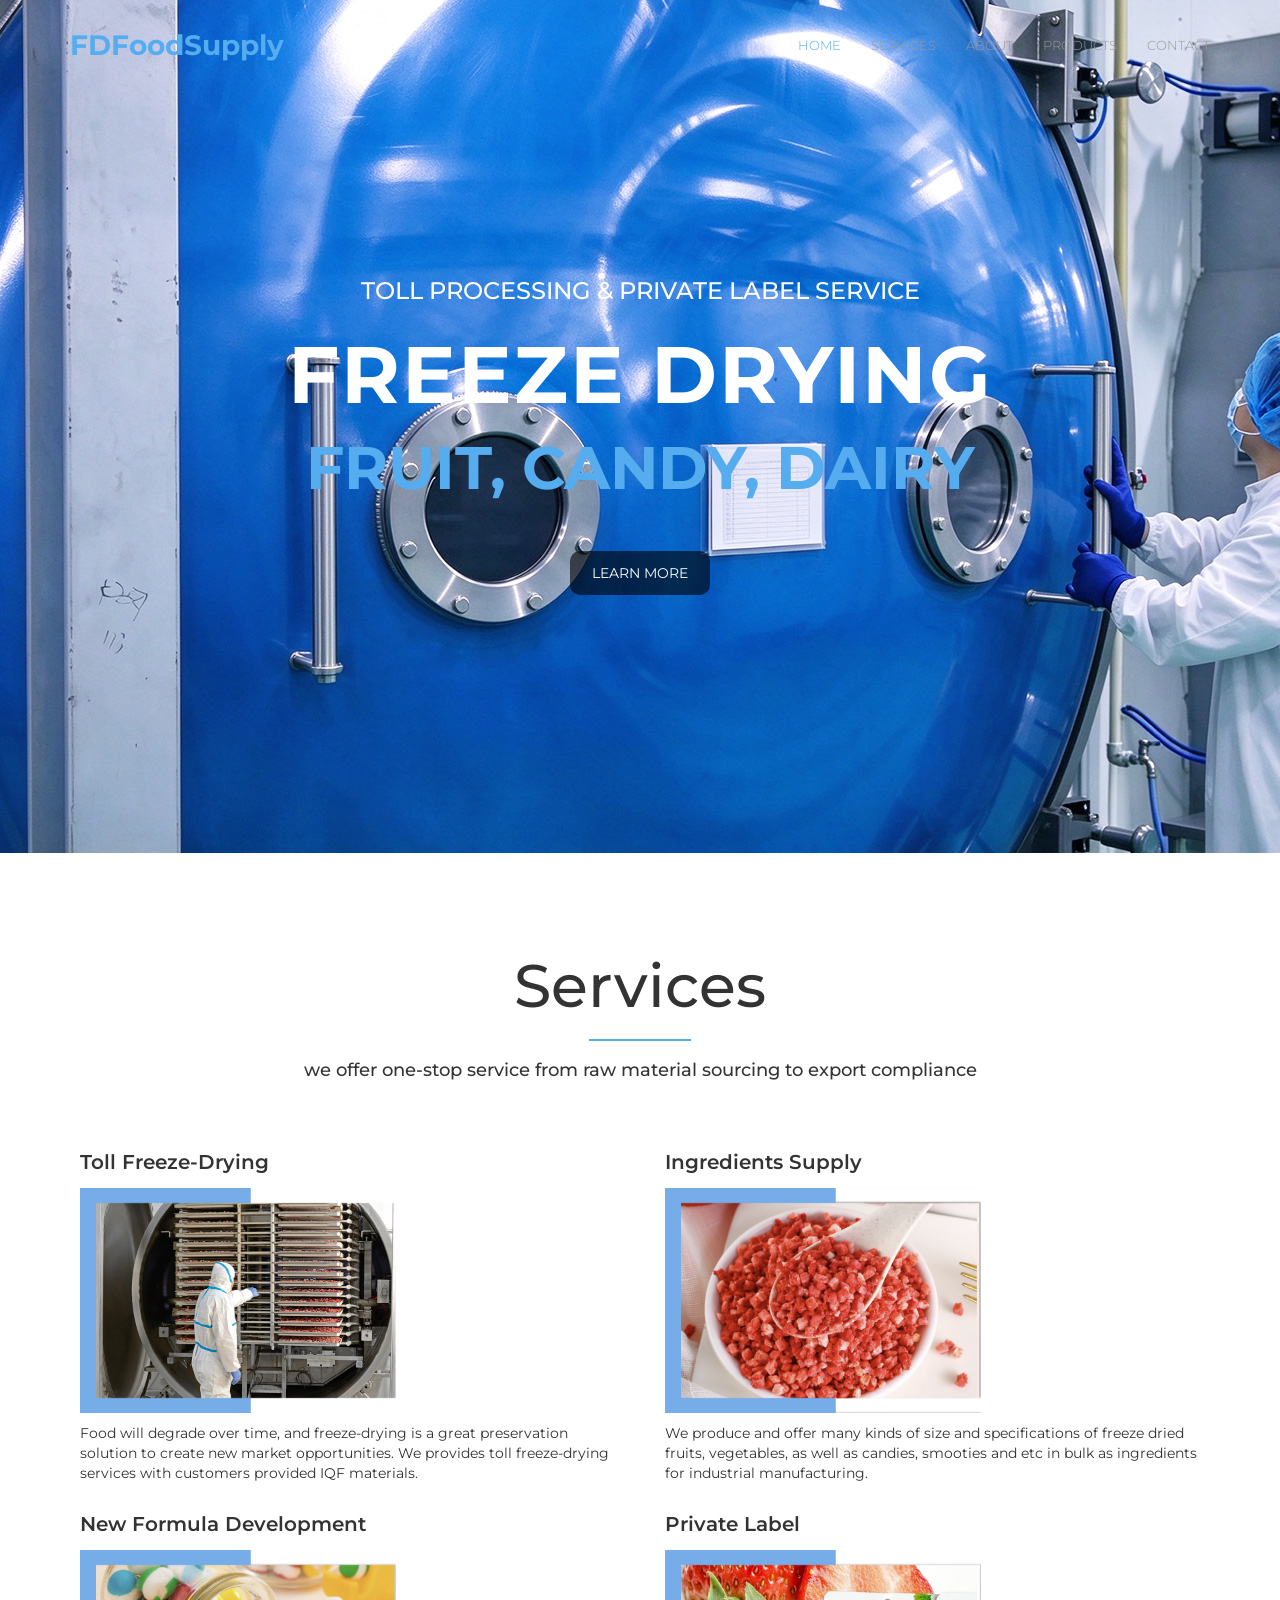
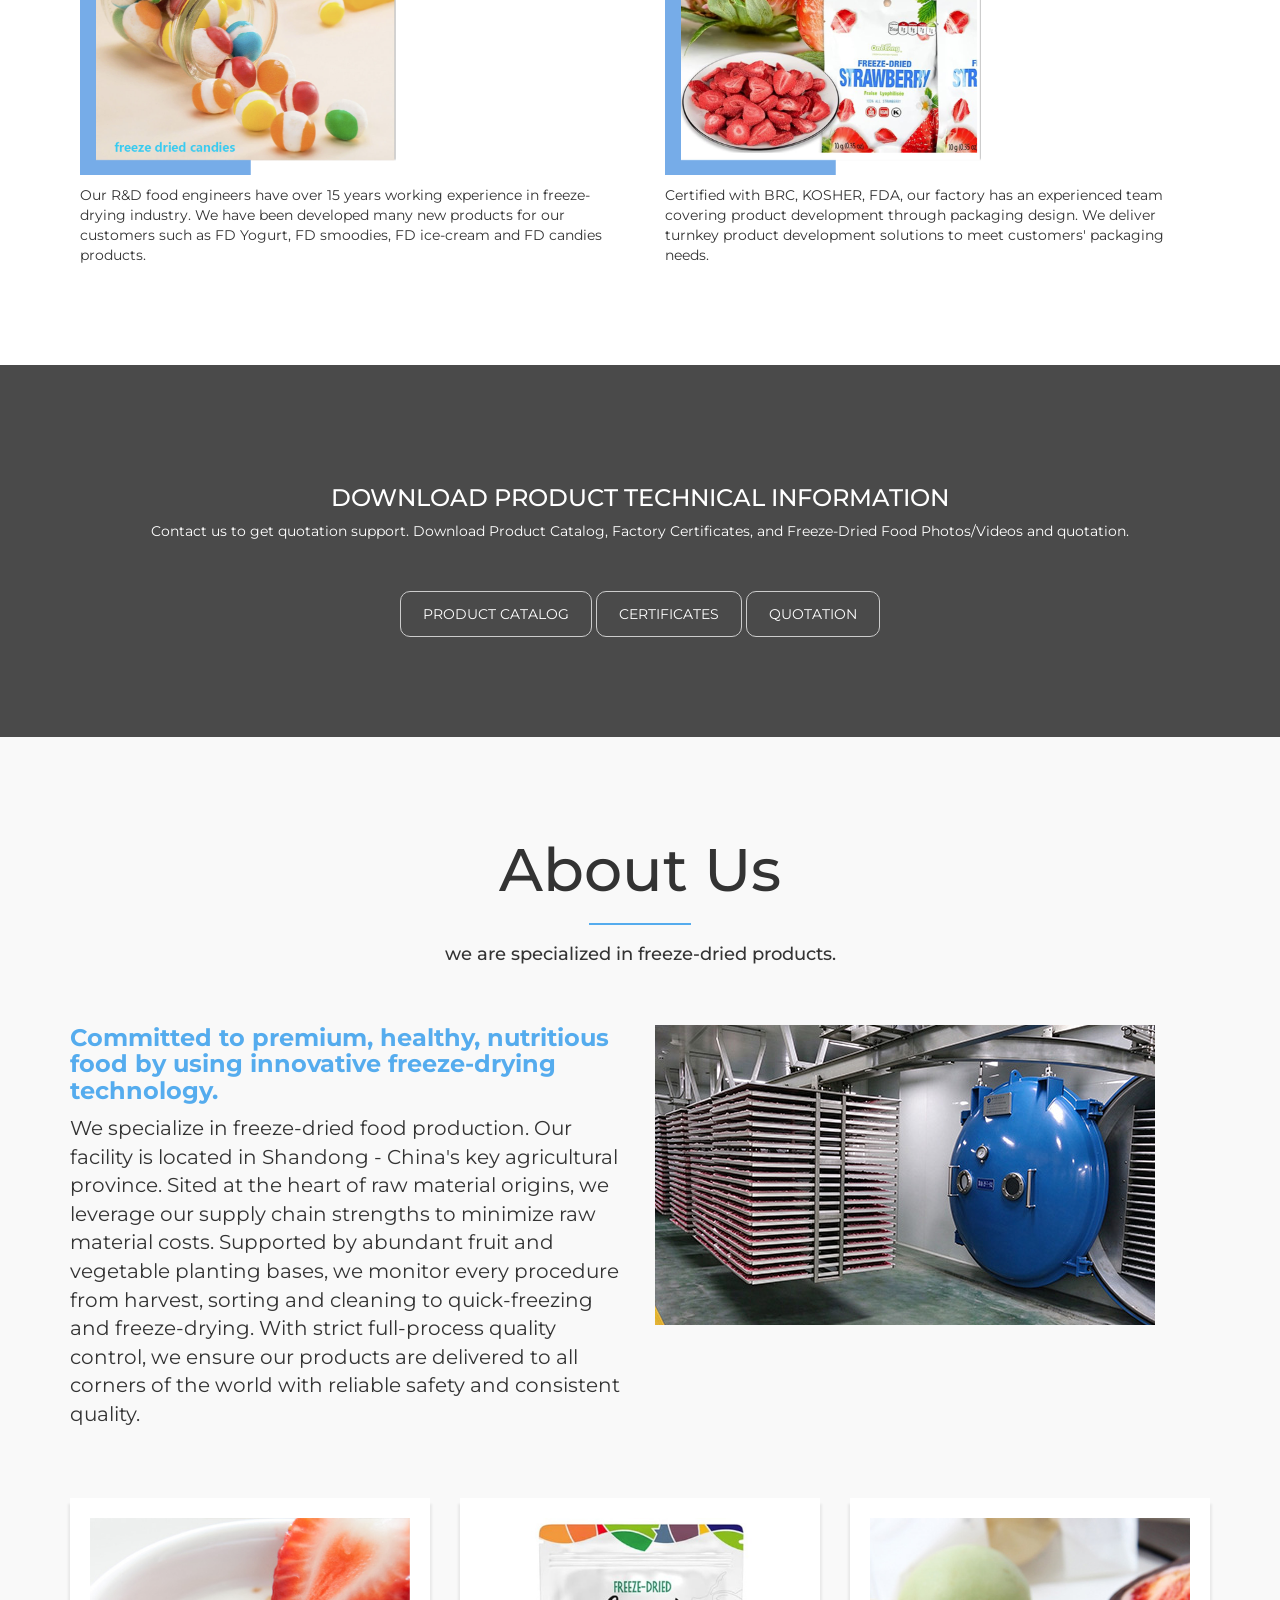
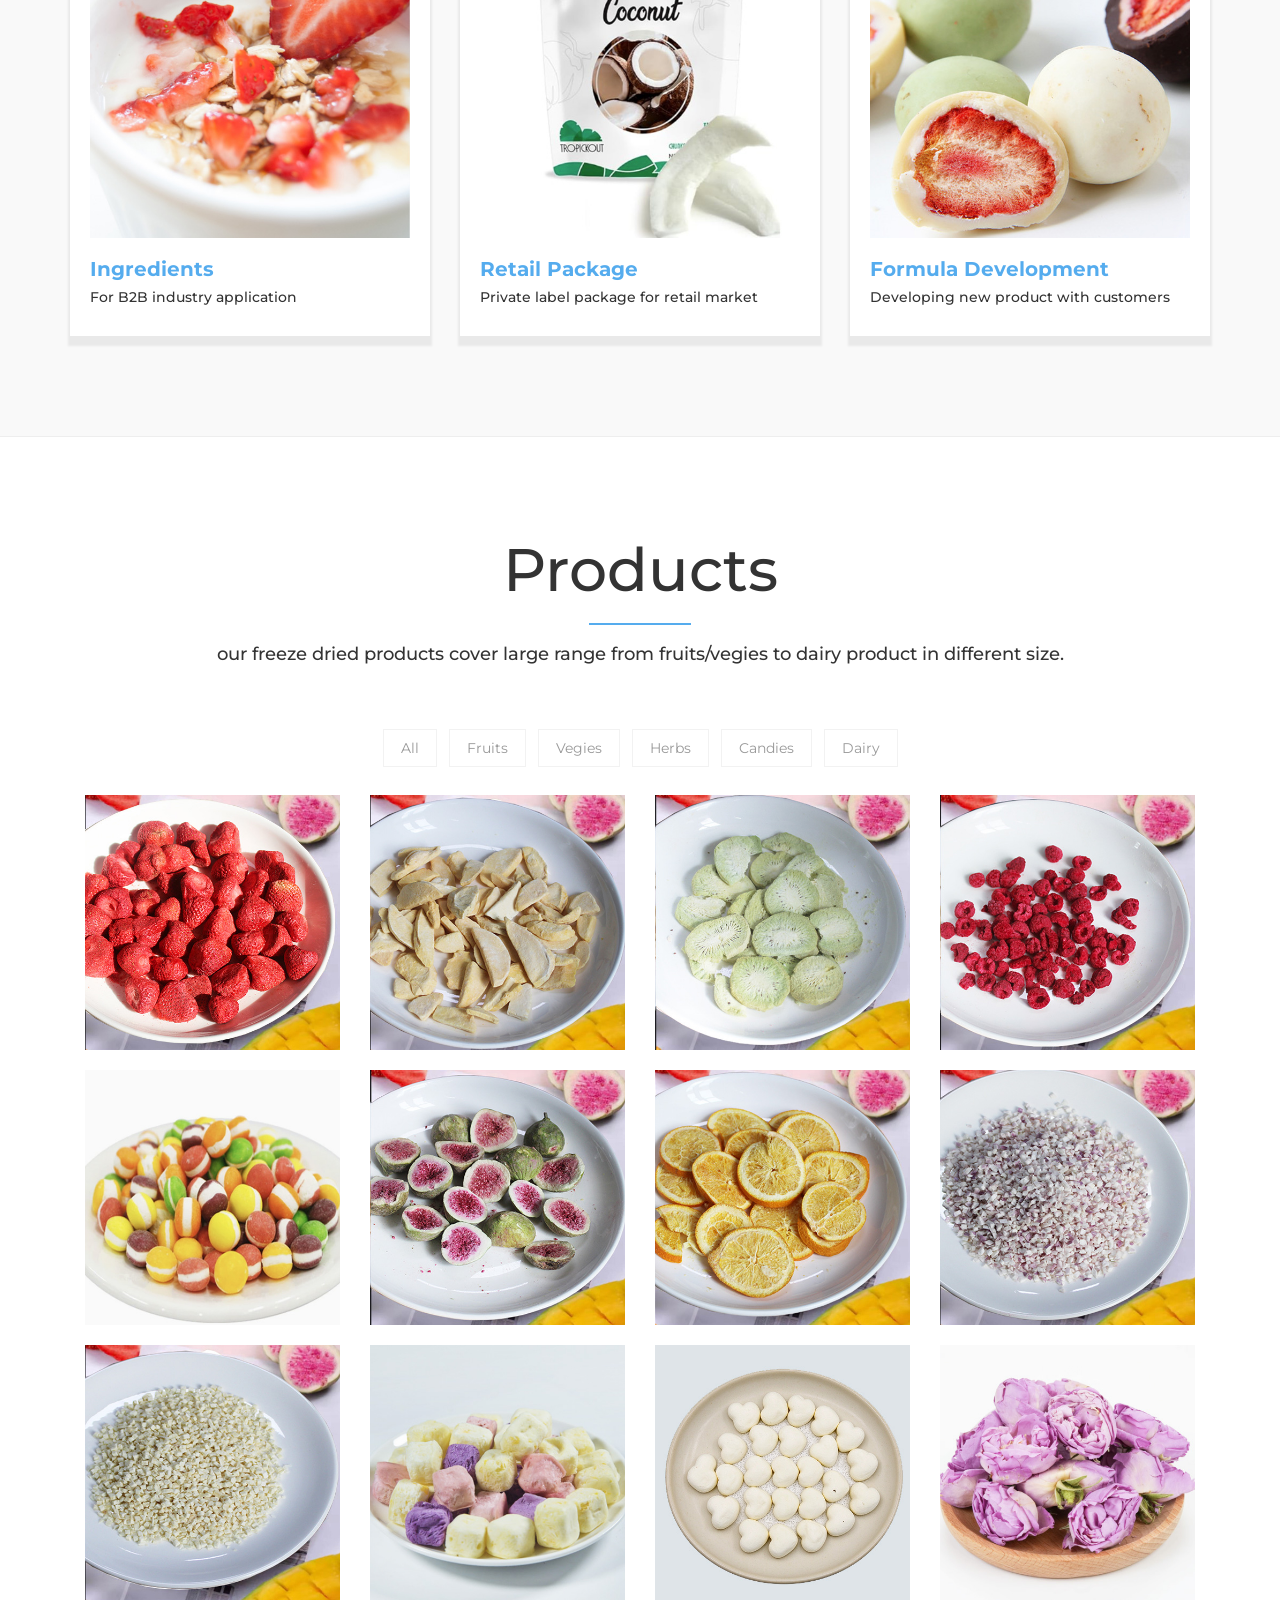
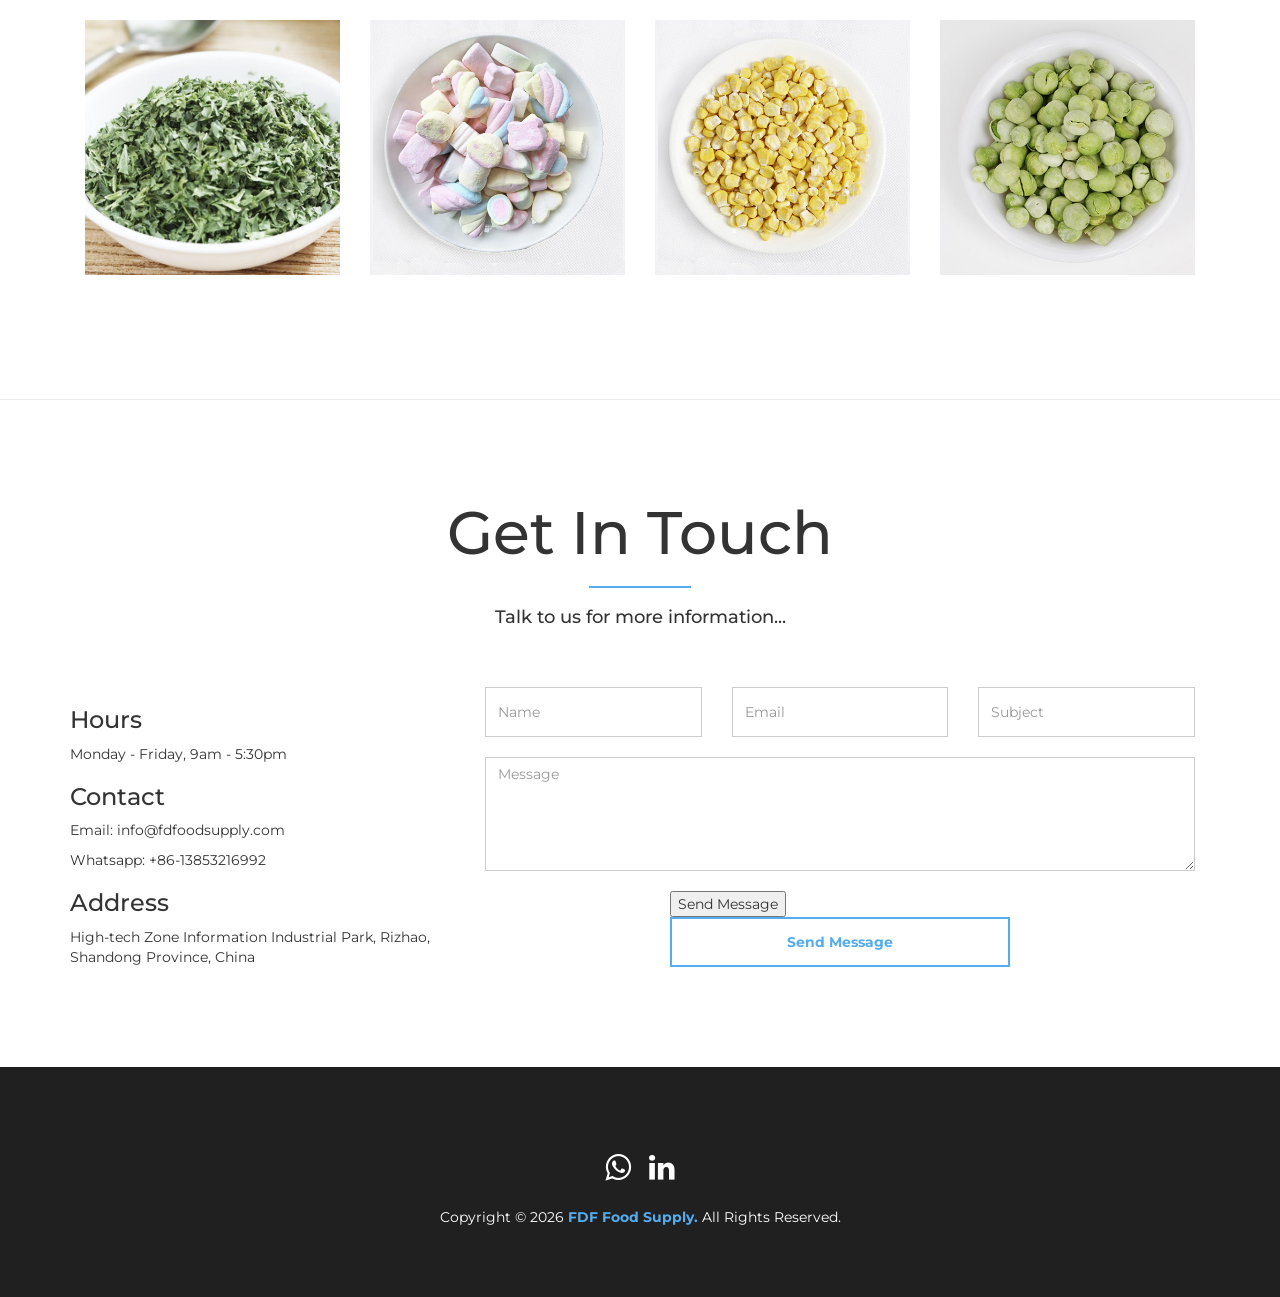
==== commit c6c99605: "Add files via upload" ====
--- a/index.html
+++ b/index.html
@@ -486,8 +486,9 @@
 
   <!-- 第2列 -->
  <div style="flex:2;">
-  <form action="https://formsubmit.co/471819524@qq.com" method="post" role="form">
-    <input type="hidden" name="_next" value="https://www.fdfoodsupply.com/thanks.html">
+
+<form action="https://api.web3forms.com/submit" method="POST">
+  <input type="hidden" name="access_key" value="b953347a-ee6b-42fc-9d3f-8e90eb47a391">
 
     <div class="col-md-4 col-sm-4 wow fadeIn" data-wow-delay="0.3s">
       <input type="text" name="name" placeholder="Name" required class="form-control">
@@ -502,6 +503,7 @@
       <textarea name="message" class="form-control" rows="5" placeholder="Message"></textarea>
     </div>
     <div class="col-md-offset-3 col-sm-offset-3 col-sm-6 col-md-6 wow fadeIn" data-wow-delay="0.3s">
+ <button type="submit">Send Message</button>
       <input type="submit" value="Send Message" class="form-control">
     </div>
   </form>
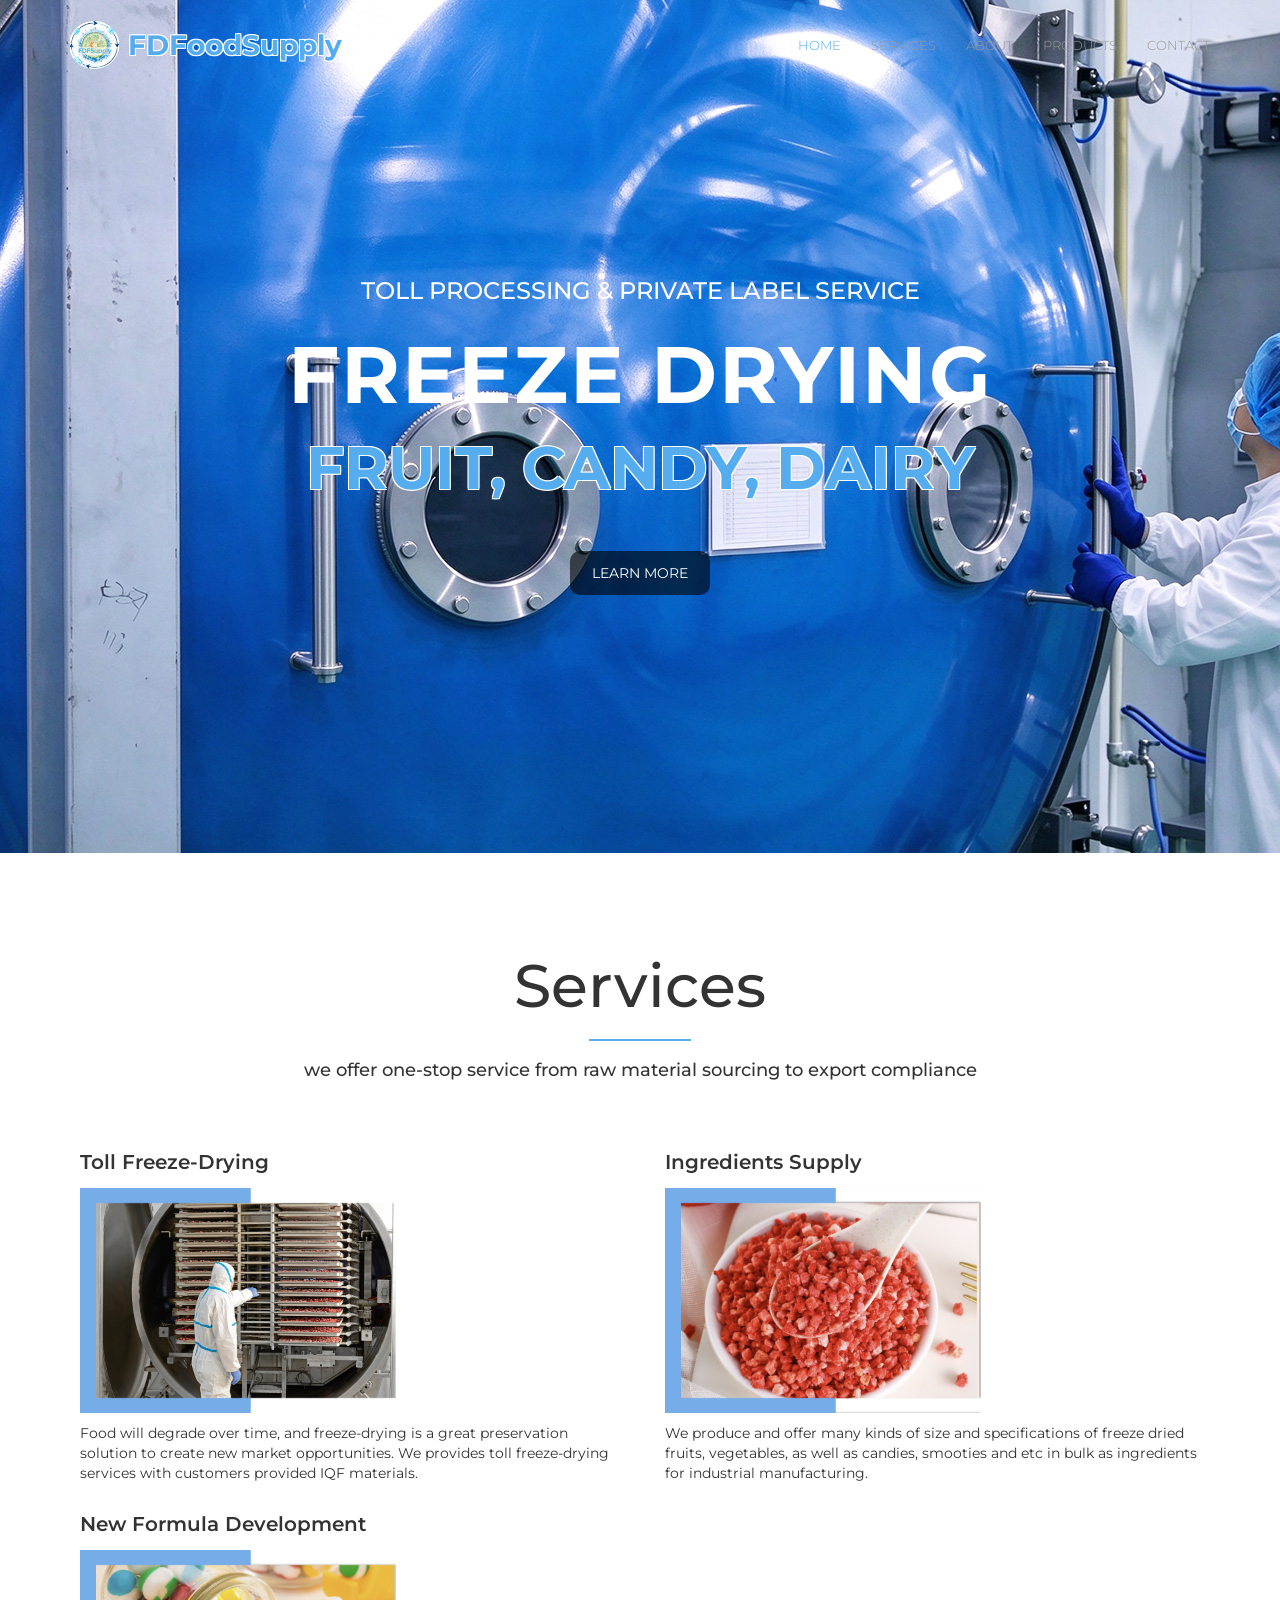
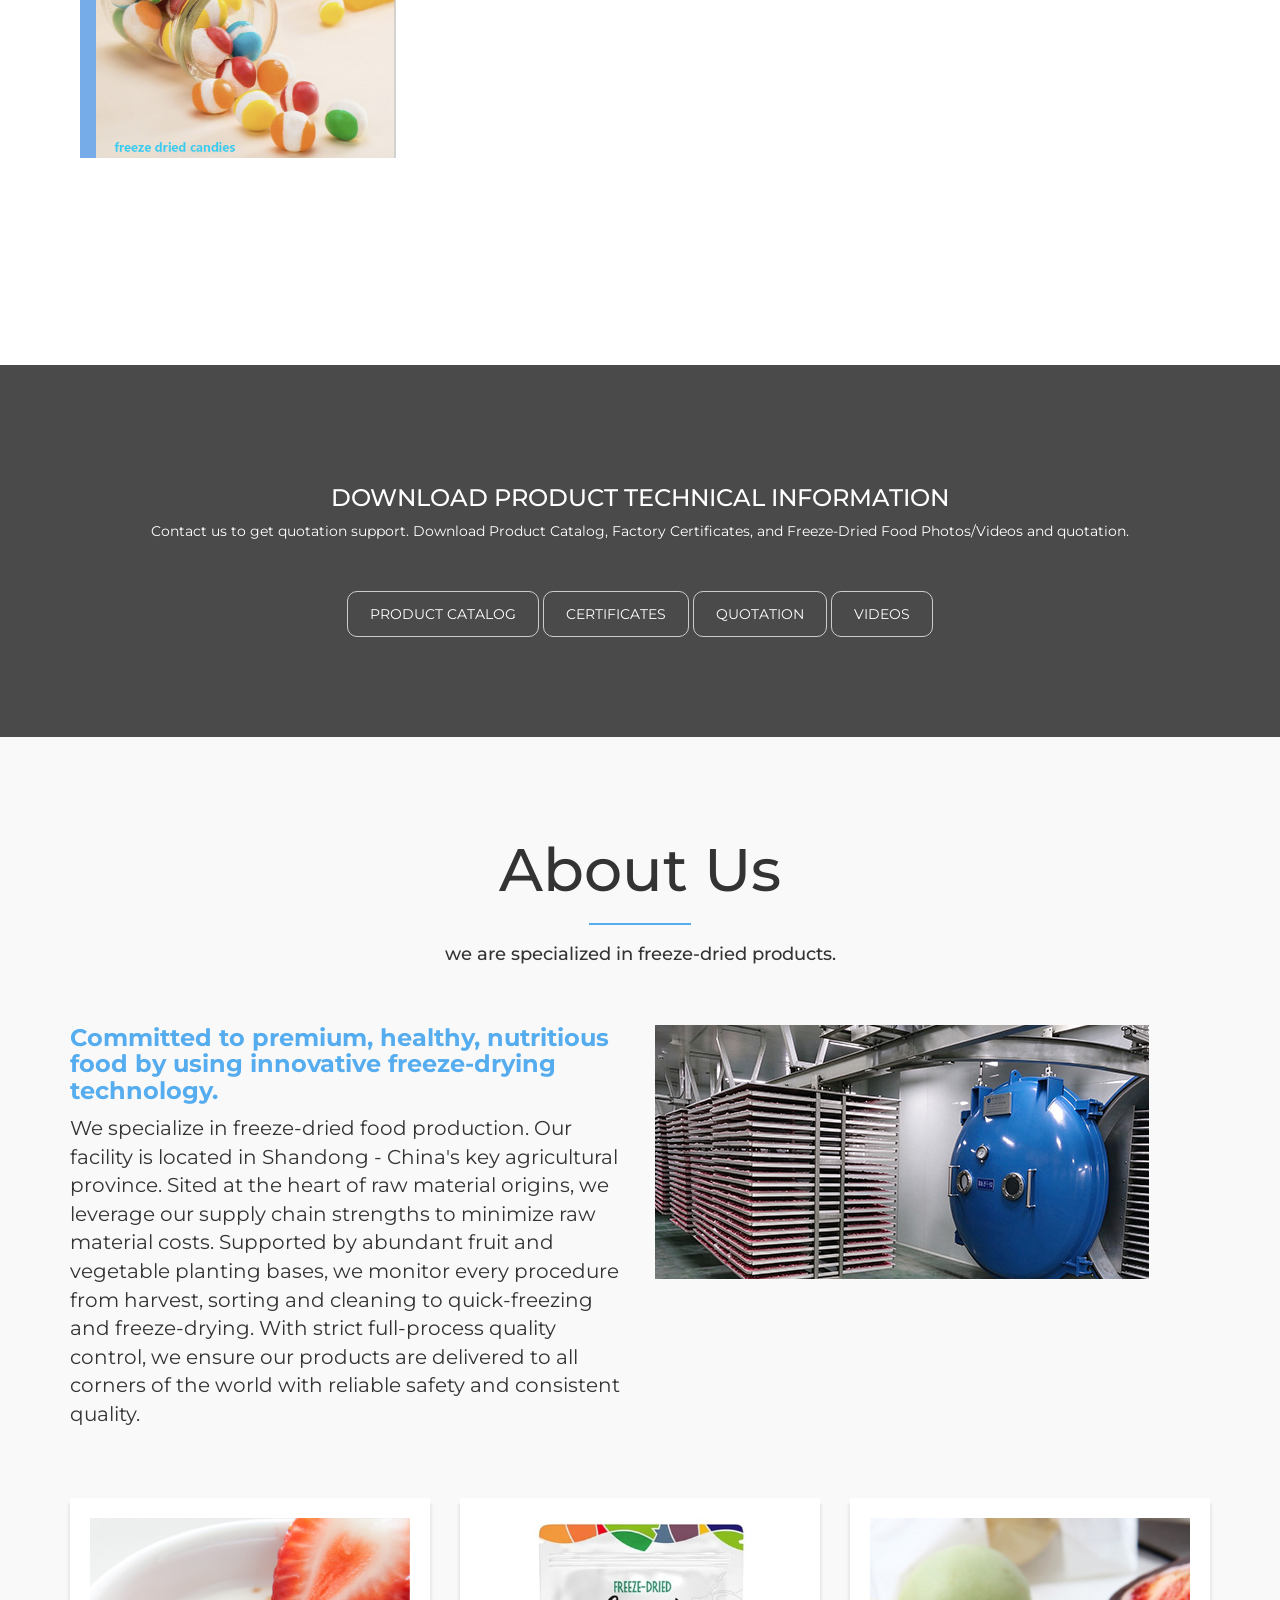
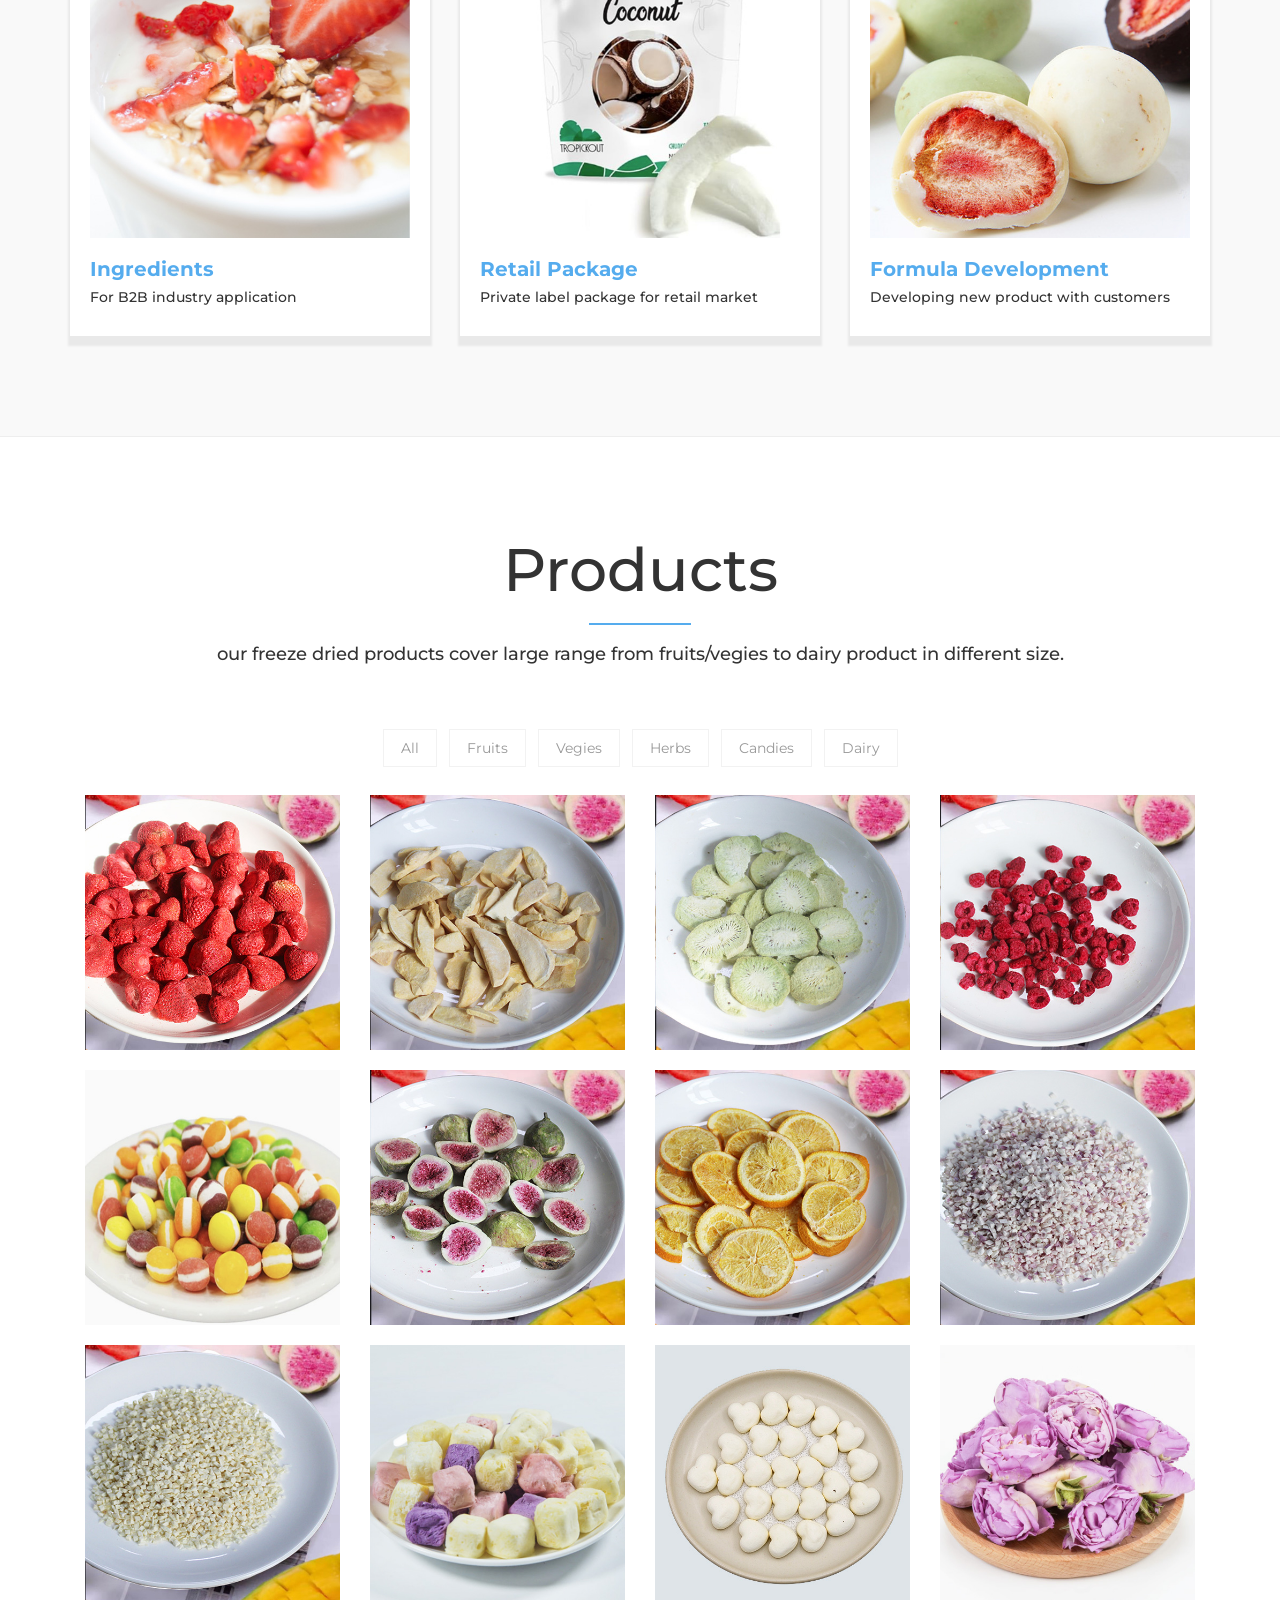
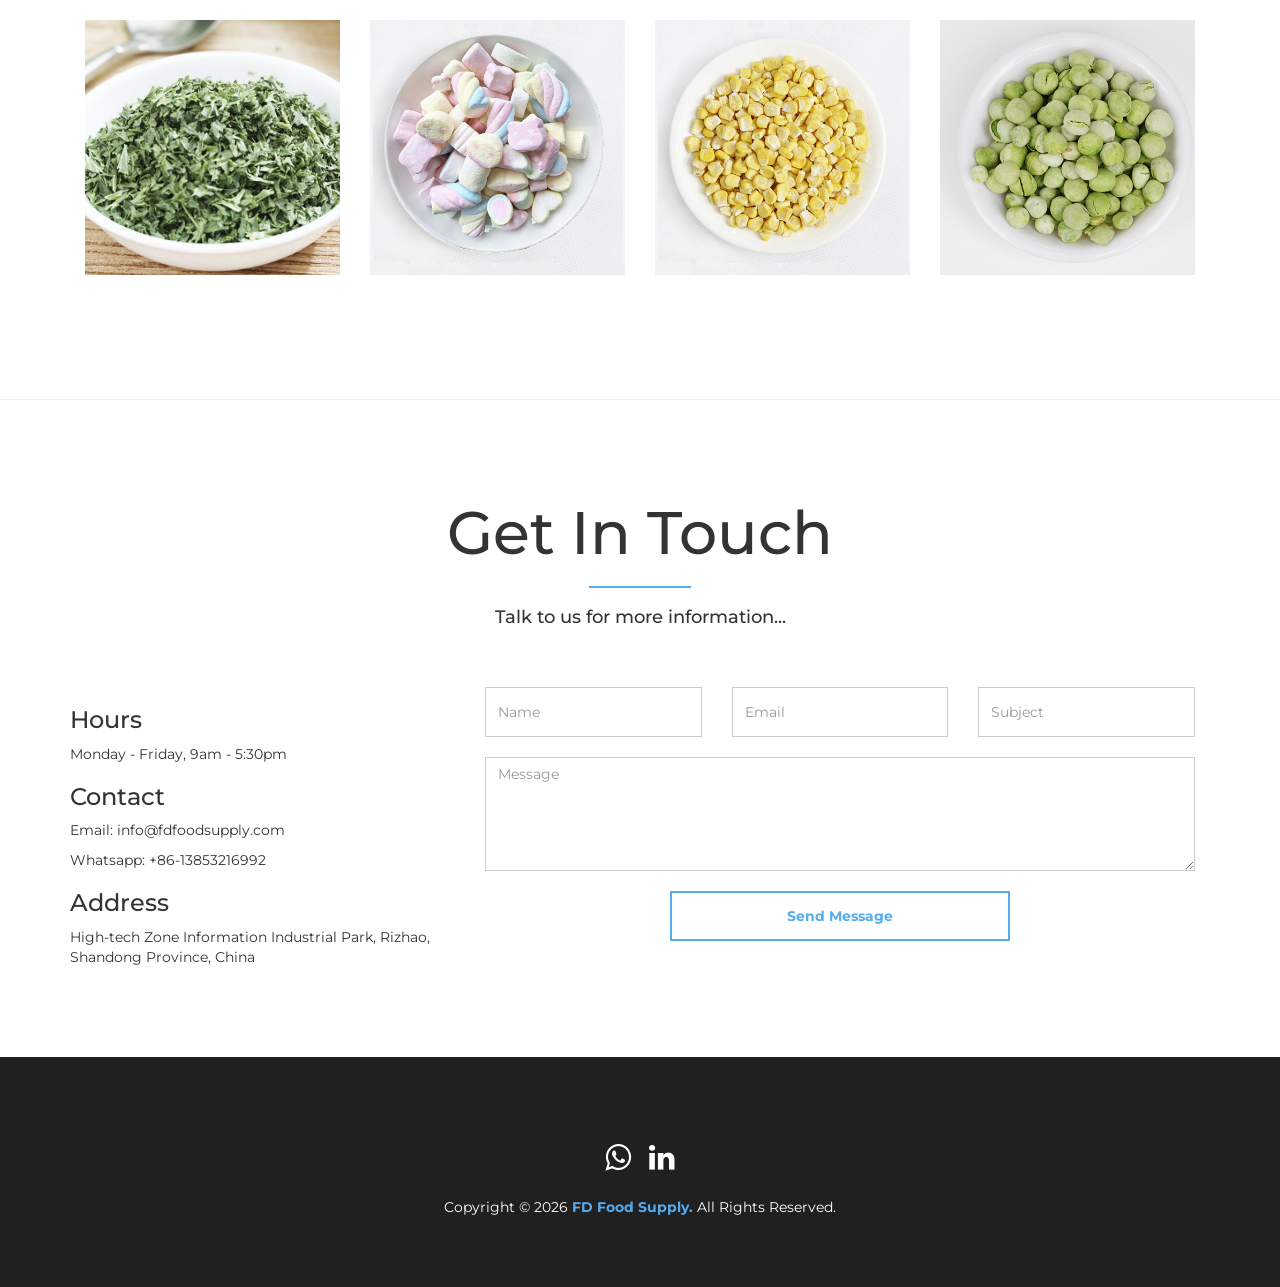
==== commit 8a420152: "Add files via upload" ====
--- a/index.html
+++ b/index.html
@@ -2,14 +2,13 @@
 <html lang="en">
 <head>
 	<meta charset="utf-8">
-	<title>Freeze Dry Food Supply</title>
+	<title>Freeze Dried Food Supply</title>
 	<meta http-equiv="X-UA-Compatible" content="IE=Edge">
 	<meta name="viewport" content="width=device-width, initial-scale=1">
-	<meta name="keywords" content="">
+	<meta name="keywords" content="freeze drying, freeze-dried, FD fruit, FD vegetable, FD candy, FD snack">
 	<meta name="description" content="">
     <!-- 
 	freeze-dried food, freeze-drying, FD fruits, FD vegetable, FD candies, FD confectionary.
-	13853216992
     -->
 	<link href='http://fonts.googleapis.com/css?family=Montserrat:400,700' rel='stylesheet' type='text/css'>
 	<link rel="stylesheet" href="css/animate.min.css">
@@ -29,7 +28,11 @@
 					<span class="icon icon-bar"></span>
 					<span class="icon icon-bar"></span>
 				</button>
-				<a href="www.fdfoodsupply.com" class="navbar-brand">FDFoodSupply</a>
+<div style="display:flex; align-items:center; flex-wrap:nowrap; gap:8px;">
+  <img src="images/logo.png" alt="" width="50" height="50" style="object-fit:contain; flex-shrink:0;">
+  <a href="https://www.fdfoodsupply.com" class="navbar-brand"> <span style="text-shadow: 1px 1px 0 #fff, -1px 1px 0 #fff, 1px -1px 0 #fff, -1px -1px 0 #fff;
+  ">FDFoodSupply</span></a>
+</div>
 			</div>
 			<div class="collapse navbar-collapse">
 				<ul class="nav navbar-nav navbar-right">
@@ -54,9 +57,12 @@
 								<h3 class="wow bounceIn">Toll processing & private label service</h3>
 								<h1 class="wow bounce">FREEZE DRYING</h1>
 								<h2>
-									<span class="wow fadeIn" data-wow-delay="0.3s"> FRUIT,</span>
-									<span class="wow fadeIn" data-wow-delay="0.6s"> CANDY,</span>
-									<span class="wow fadeIn" data-wow-delay="0.9s"> DAIRY </span>
+									<span class="wow fadeIn" data-wow-delay="0.3s"  style="text-shadow: 1px 1px 0 #fff, -1px 1px 0 #fff, 1px -1px 0 #fff, -1px -1px 0 #fff;
+  "> FRUIT,</span>
+									<span class="wow fadeIn" data-wow-delay="0.6s" style="text-shadow: 1px 1px 0 #fff, -1px 1px 0 #fff, 1px -1px 0 #fff, -1px -1px 0 #fff;
+  "> CANDY,</span>
+									<span class="wow fadeIn" data-wow-delay="0.9s" style="text-shadow: 1px 1px 0 #fff, -1px 1px 0 #fff, 1px -1px 0 #fff, -1px -1px 0 #fff;
+  "> DAIRY </span>
 								</h2>
 								<a href="#about" class="smoothScroll templatemo-slider-btn btn btn-default">Learn More</a>
 							</div>
@@ -67,7 +73,8 @@
 						<div class="slider-caption">
 							<div class="templatemo_homewrapper">
                             	<h2>One-stop service</h2>
-								<h1>Integrated</h1>
+								<h1><span style="color: #ffffff; text-shadow: 2px 2px 0 #036EB8, -1px 1px 0 #036EB8,  1px -1px 0 #036EB8, -1px -1px 0 #036EB8;" >Integrated</span></h1>
+
 								<h3>From raw material sourcing to export compliance</h3>
 								<a href="#service" class="smoothScroll templatemo-slider-btn btn btn-default">LEARN MORE</a>	
 							</div>
@@ -81,9 +88,12 @@
 								<h3 class="wow bounceIn"> TRACIBILITY & QUALITY CONTROL </h3>
 								<h1 class="wow bounce">compliance</h1>
 								<h2>
-									<span class="wow fadeIn" data-wow-delay="0.3s">BRC |</span>
-									<span class="wow fadeIn" data-wow-delay="0.6s">FDA |</span>
-									<span class="wow fadeIn" data-wow-delay="0.9s">KOSHER</span>
+									<span class="wow fadeIn" data-wow-delay="0.3s" style="text-shadow: 1px 1px 0 #fff, -1px 1px 0 #fff, 1px -1px 0 #fff, -1px -1px 0 #fff;
+  " >BRC |</span>
+									<span class="wow fadeIn" data-wow-delay="0.6s" style="text-shadow: 1px 1px 0 #fff, -1px 1px 0 #fff, 1px -1px 0 #fff, -1px -1px 0 #fff;
+  ">FDA |</span>
+									<span class="wow fadeIn" data-wow-delay="0.9s" style="text-shadow: 1px 1px 0 #fff, -1px 1px 0 #fff, 1px -1px 0 #fff, -1px -1px 0 #fff;
+  ">KOSHER</span>
 								</h2>
 								<a href="#portfolio" class="smoothScroll templatemo-slider-btn btn btn-default">Learn More</a>
 							</div>
@@ -161,10 +171,10 @@
 						<h3 class="text-uppercase">Download product technical information</h3>
 						<p>Contact us to get quotation support.  Download Product Catalog, Factory Certificates, and Freeze-Dried Food Photos/Videos and quotation.</p>
 
-						<a href="mailto:471819524@qq.com"><button class="btn btn-default text-uppercase">Product Catalog</button></a>
-						<a href="mailto:471819524@qq.com"><button class="btn btn-default text-uppercase">Certificates</button></a>
-						<a href="mailto:471819524@qq.com"><button class="btn btn-default text-uppercase">Quotation</button></a>
-
+						<a href="mailto:info@fdfoodsupply.com"><button class="btn btn-default text-uppercase">Product Catalog</button></a>
+						<a href="mailto:info@fdfoodsupply.com"><button class="btn btn-default text-uppercase">Certificates</button></a>
+						<a href="mailto:info@fdfoodsupply.com"><button class="btn btn-default text-uppercase">Quotation</button></a>
+						<a href="https://www.fdfoodsupply.com/video.html"><button class="btn btn-default text-uppercase">Videos</button></a>
 					</div>
 				</div>
 			</div>
@@ -503,7 +513,6 @@
       <textarea name="message" class="form-control" rows="5" placeholder="Message"></textarea>
     </div>
     <div class="col-md-offset-3 col-sm-offset-3 col-sm-6 col-md-6 wow fadeIn" data-wow-delay="0.3s">
- <button type="submit">Send Message</button>
       <input type="submit" value="Send Message" class="form-control">
     </div>
   </form>
@@ -521,7 +530,7 @@
 						<li><a href="https://wa.me/8613853216992" class="fa fa-whatsapp"></a></li>
 						<li><a href="https://www.linkedin.com/in/aileen-fdfoodsupply" class="fa fa-linkedin"></a></li>
 					</ul>
-					<p class="wow bounceIn">Copyright &copy; 2026 <a rel="nofollow noopener" href="https://www.fdfoodsupply.com"><span><span> FDF Food Supply. </span></a>All Rights Reserved.</p>
+					<p class="wow bounceIn">Copyright &copy; 2026 <a rel="nofollow noopener" href="https://www.fdfoodsupply.com"><span><span> FD Food Supply. </span></a>All Rights Reserved.</p>
 
 				</div>
 			</div>
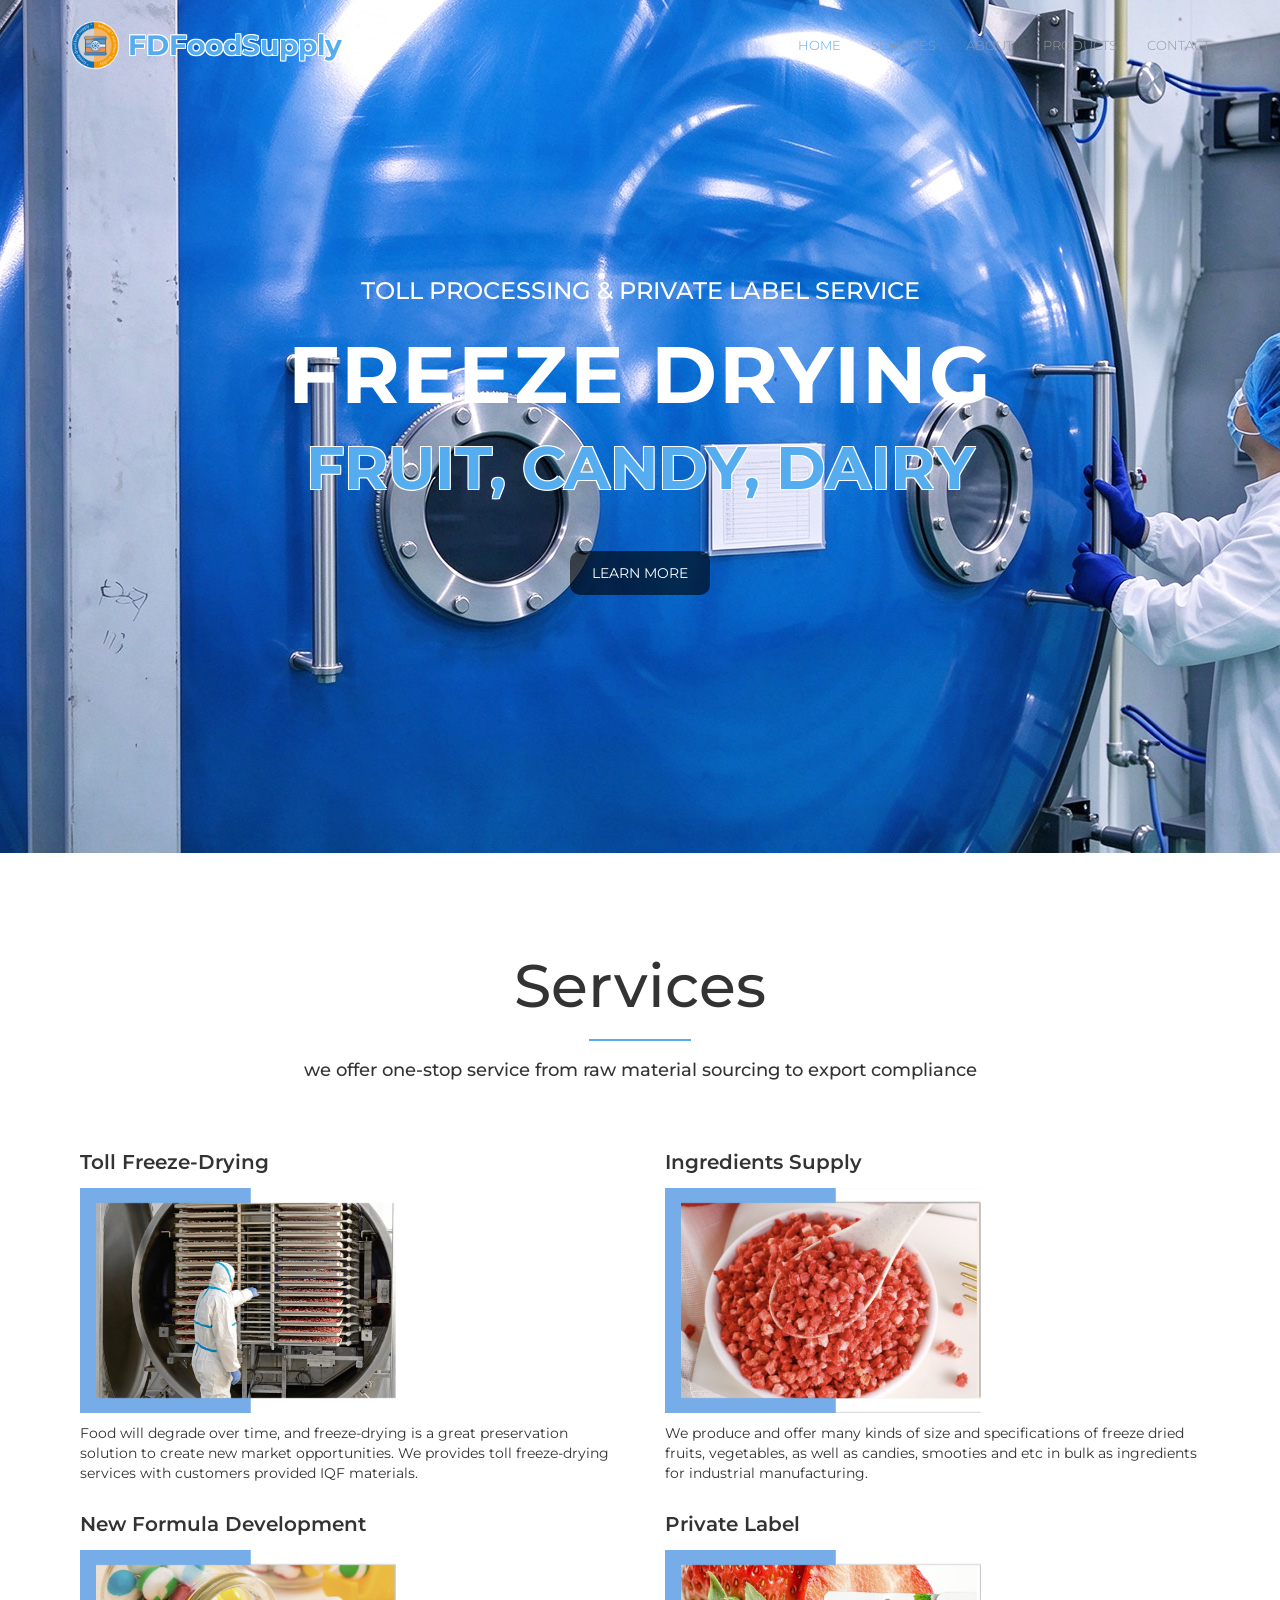
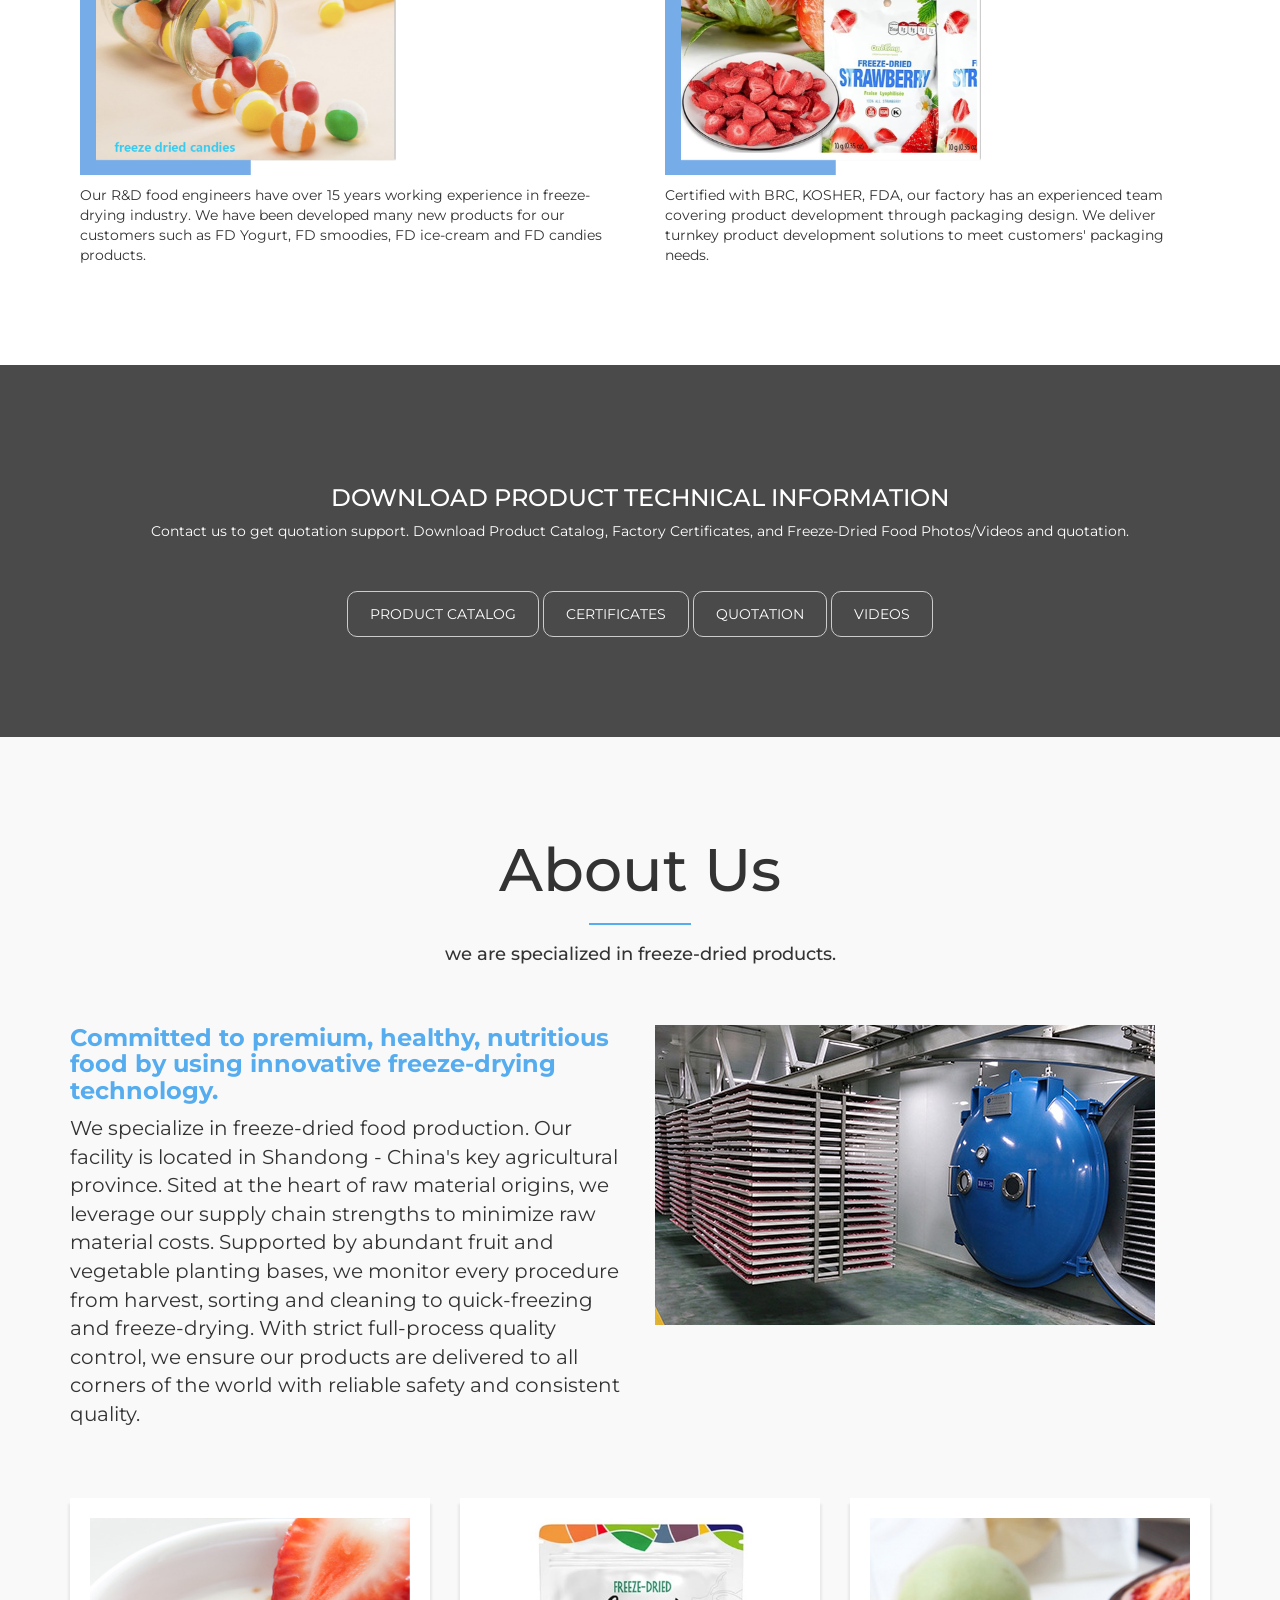
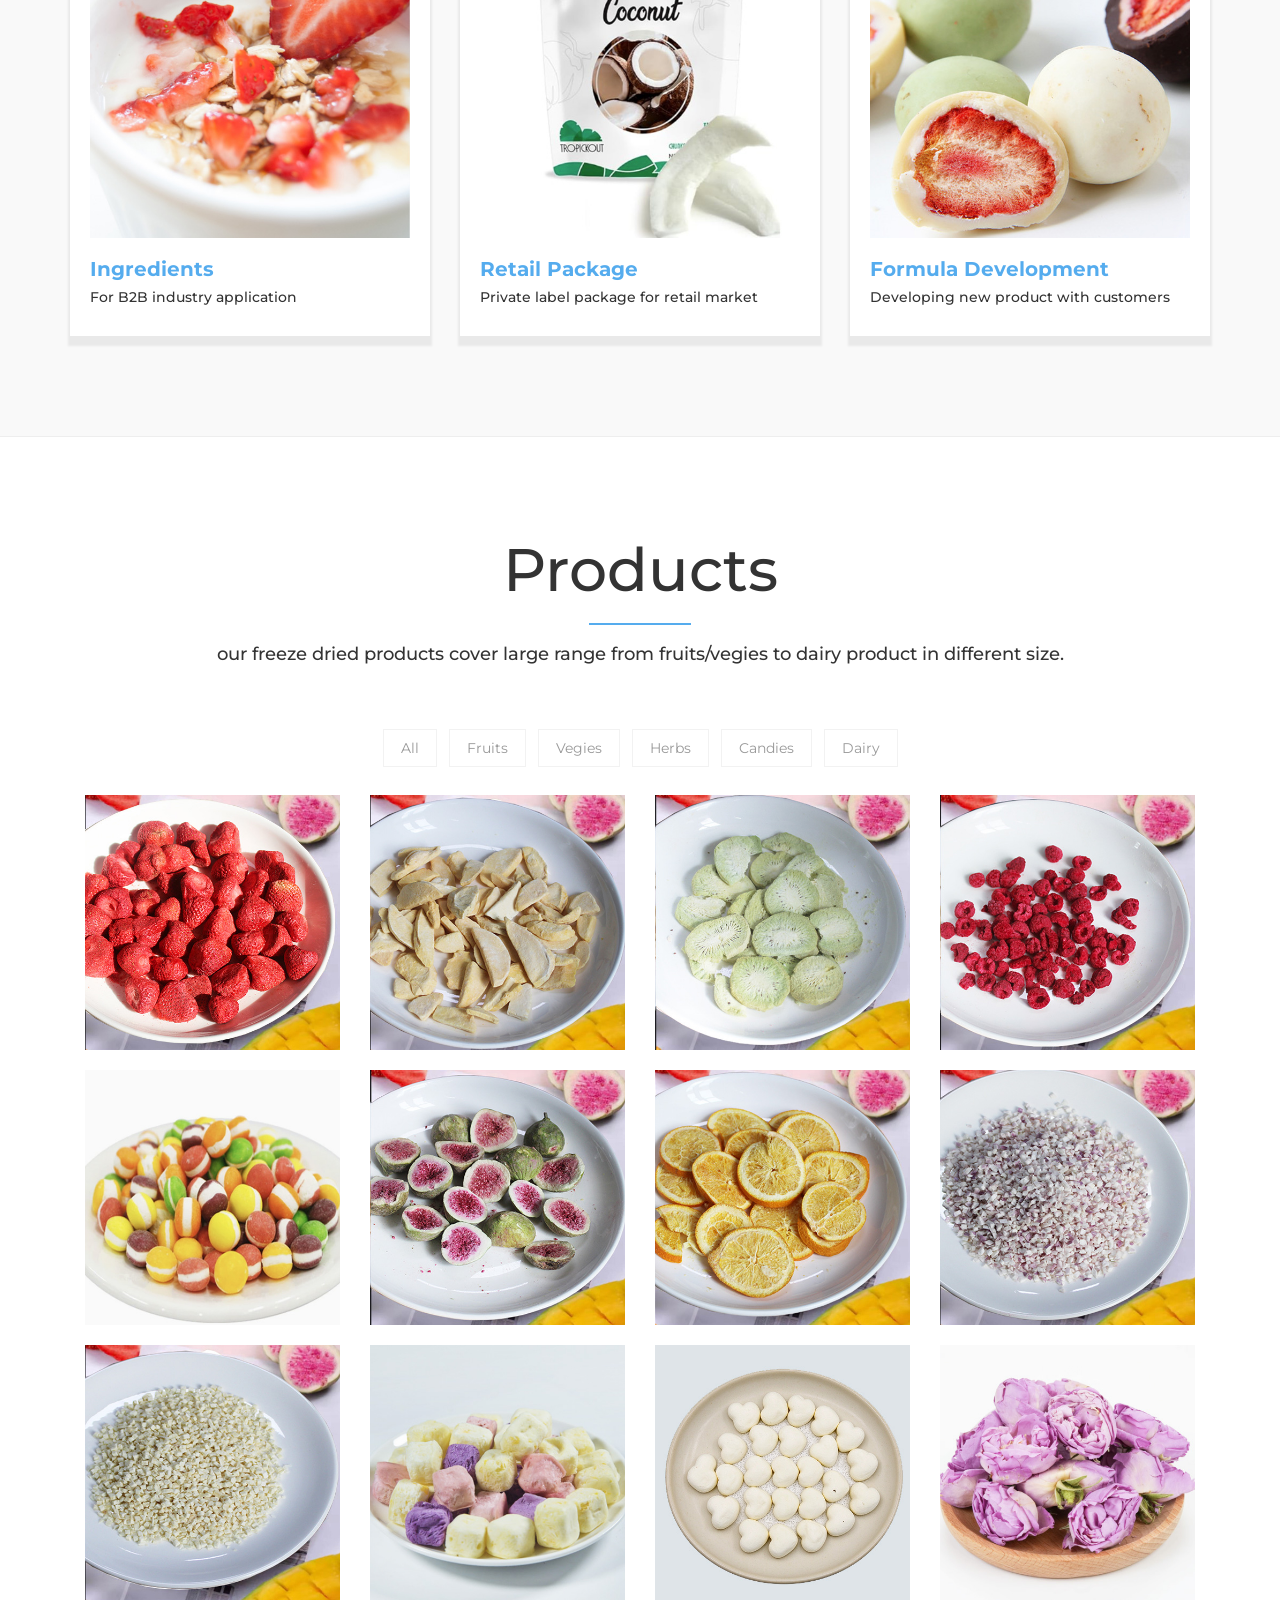
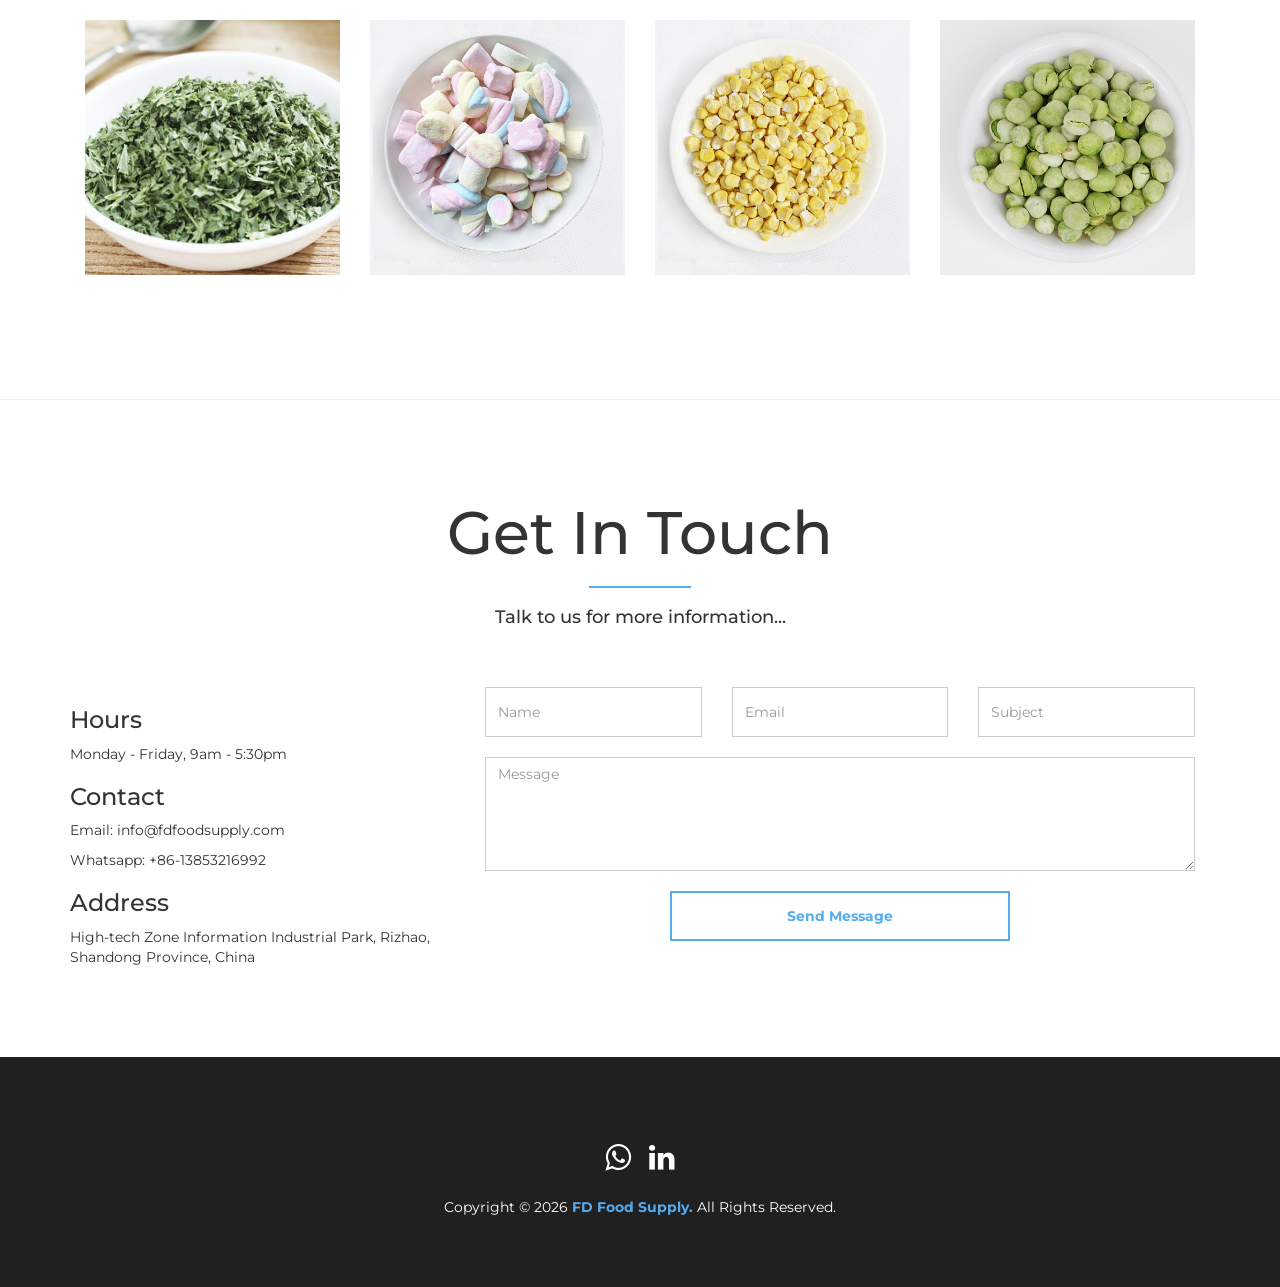
==== commit f9ef94a9: "Add files via upload" ====
--- a/index.html
+++ b/index.html
@@ -15,6 +15,7 @@
 	<link rel="stylesheet" href="css/bootstrap.min.css">
 	<link rel="stylesheet" href="css/font-awesome.min.css">		
 	<link rel="stylesheet" href="css/templatemo-style.css">
+        <link rel="icon" href="/favicon.ico">
 </head>
 <body data-spy="scroll" data-offset="50" data-target=".navbar-collapse">
 	<div class="preloader">
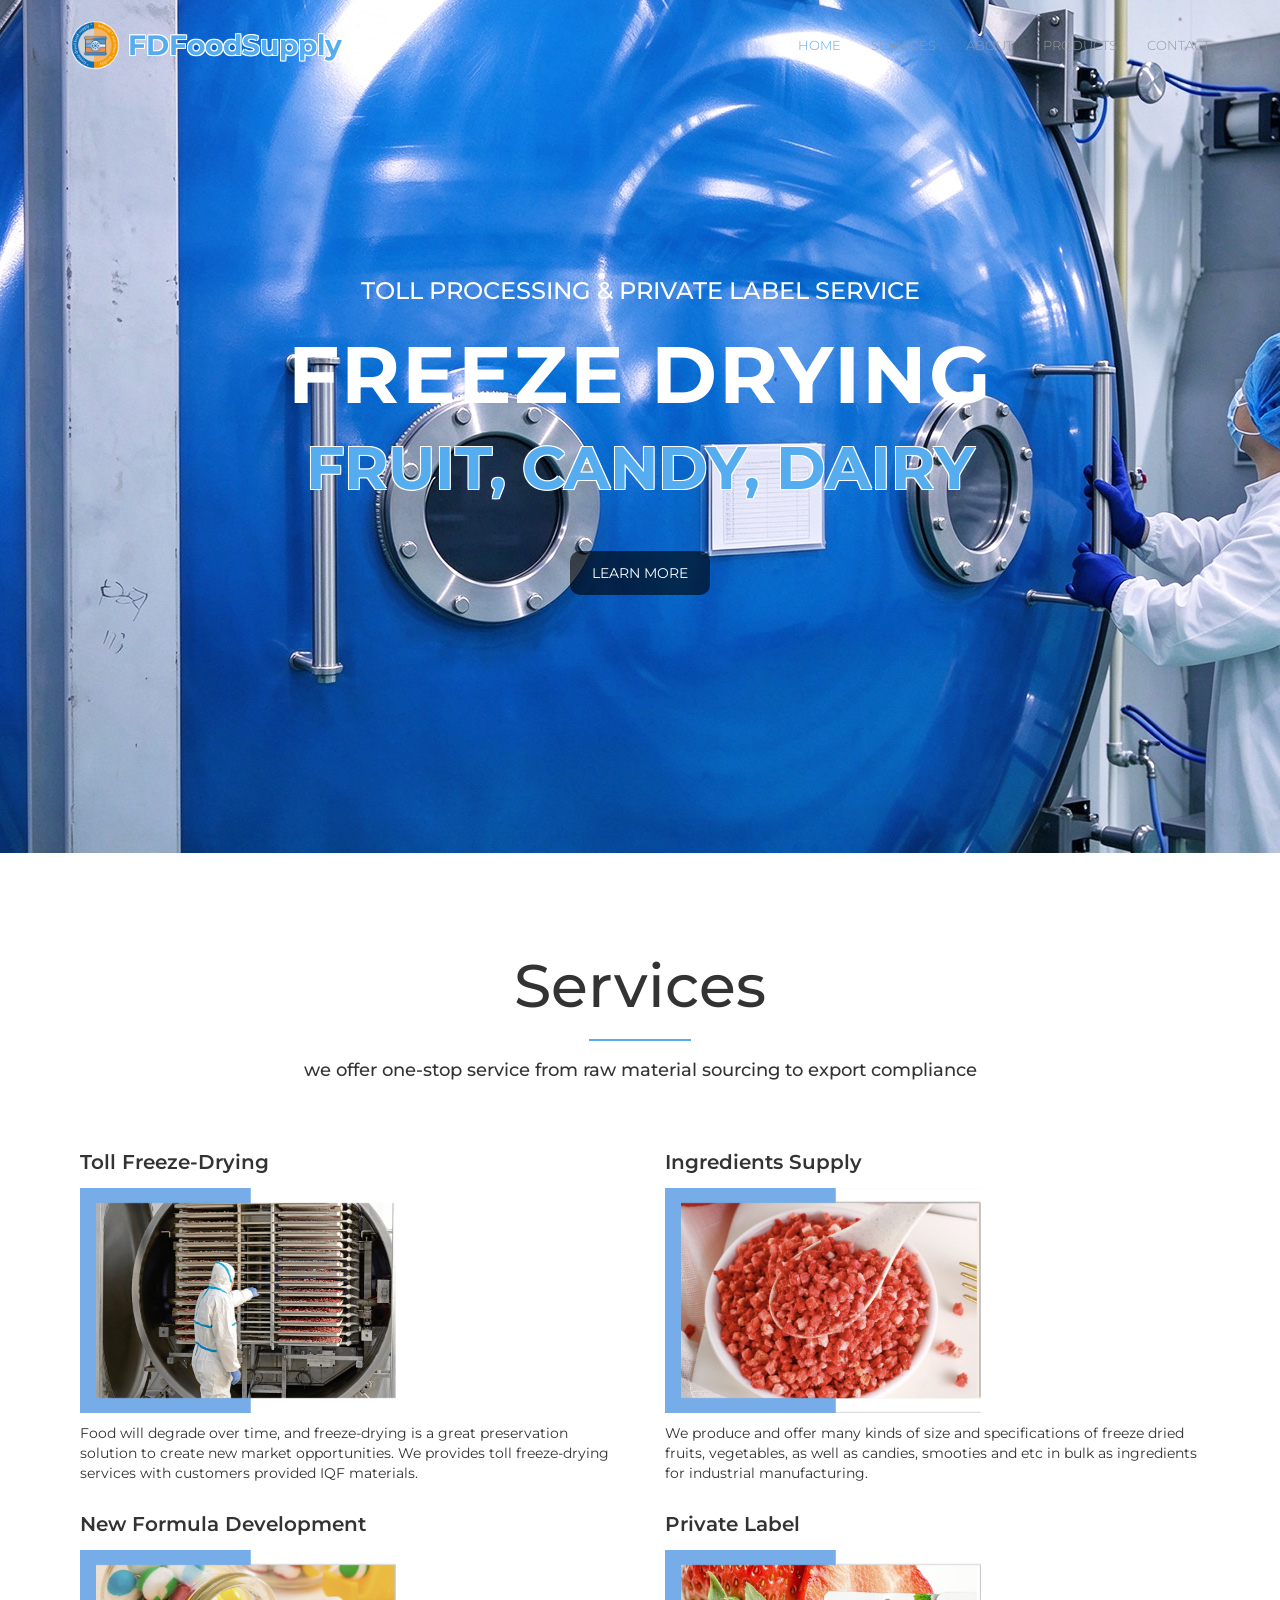
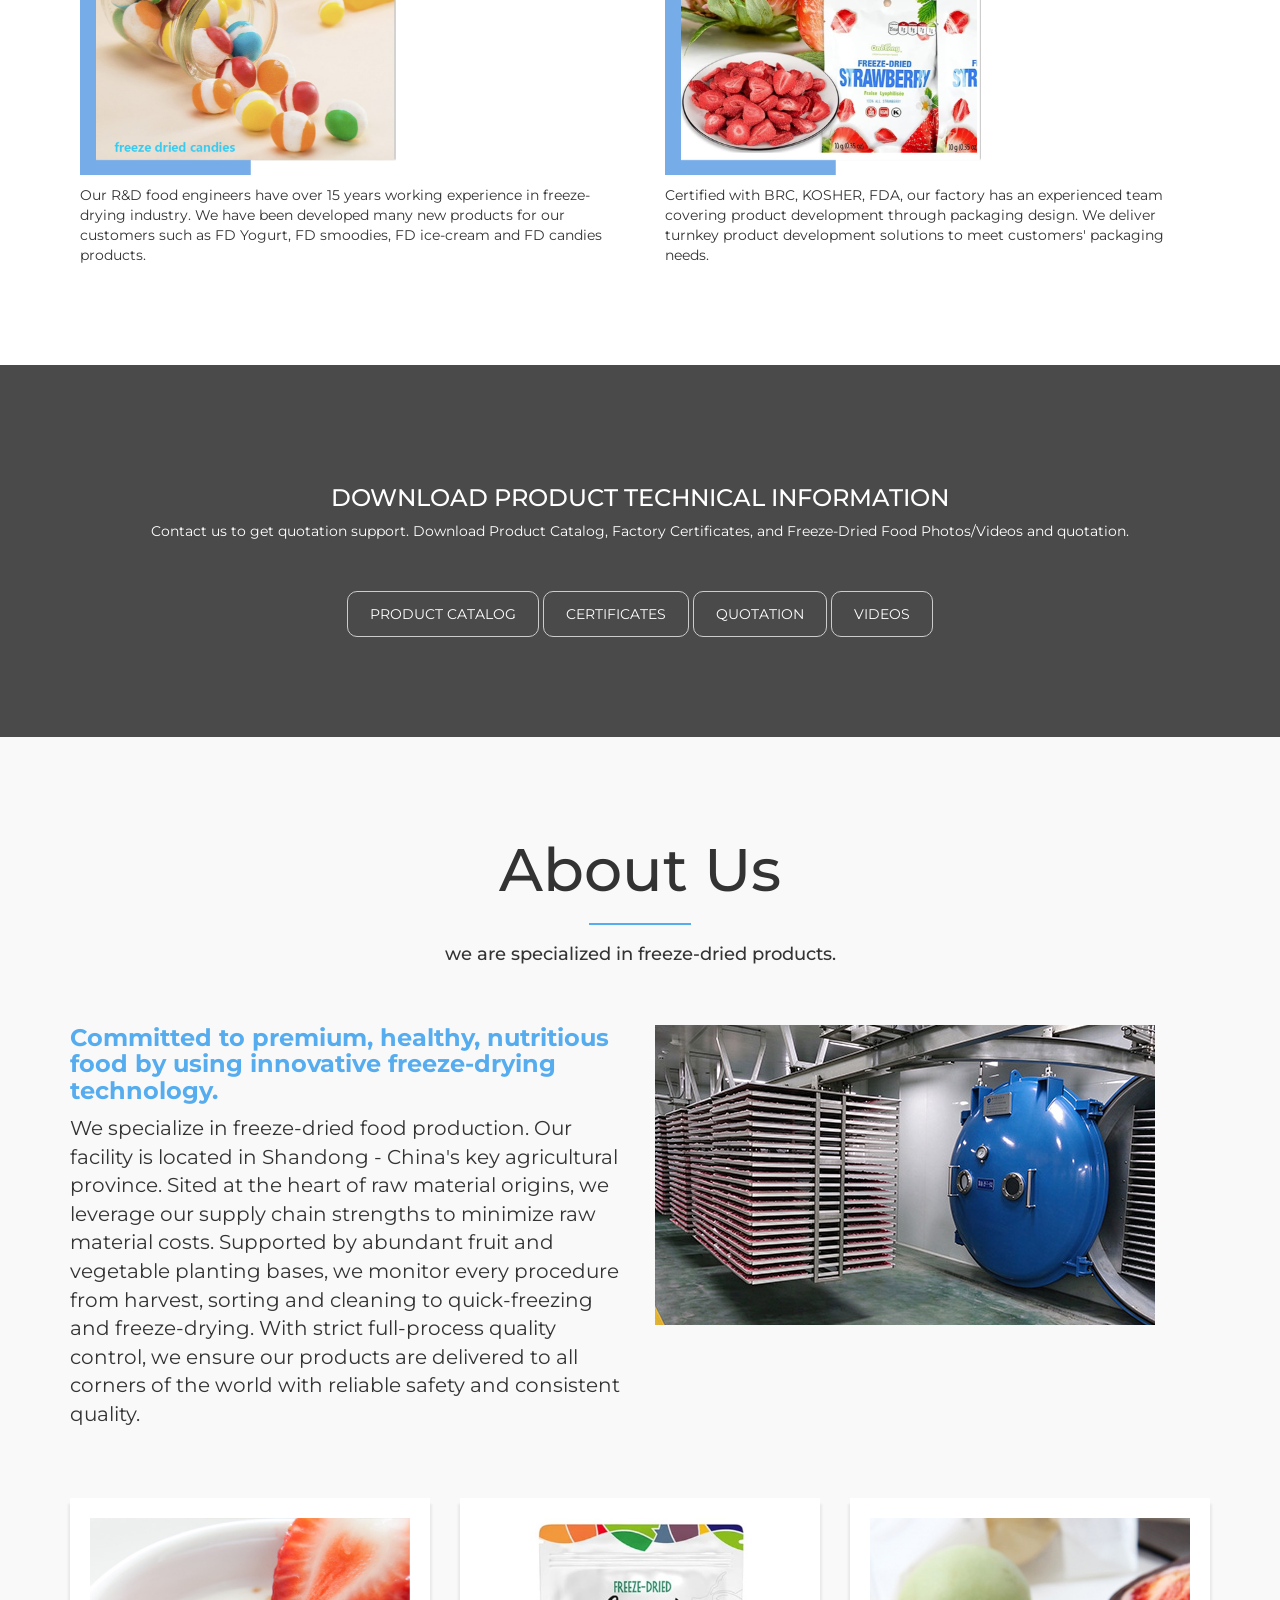
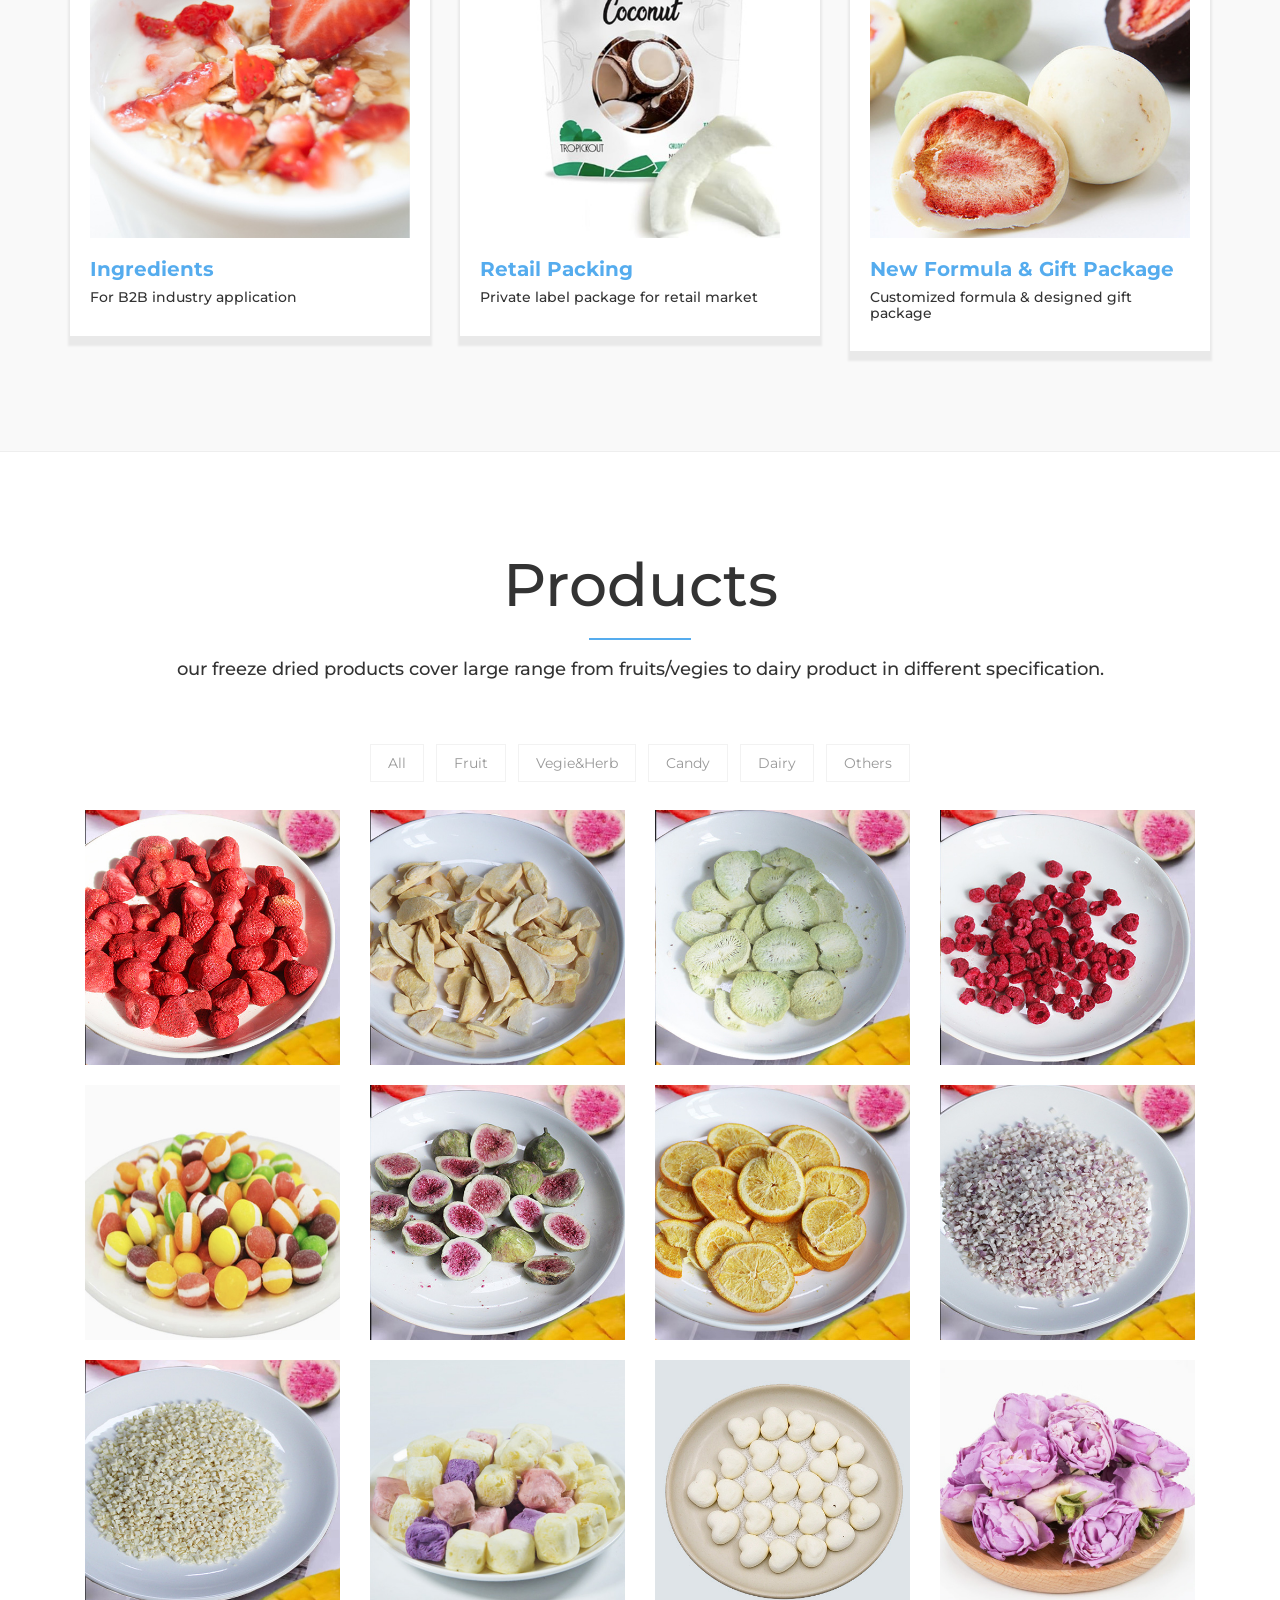
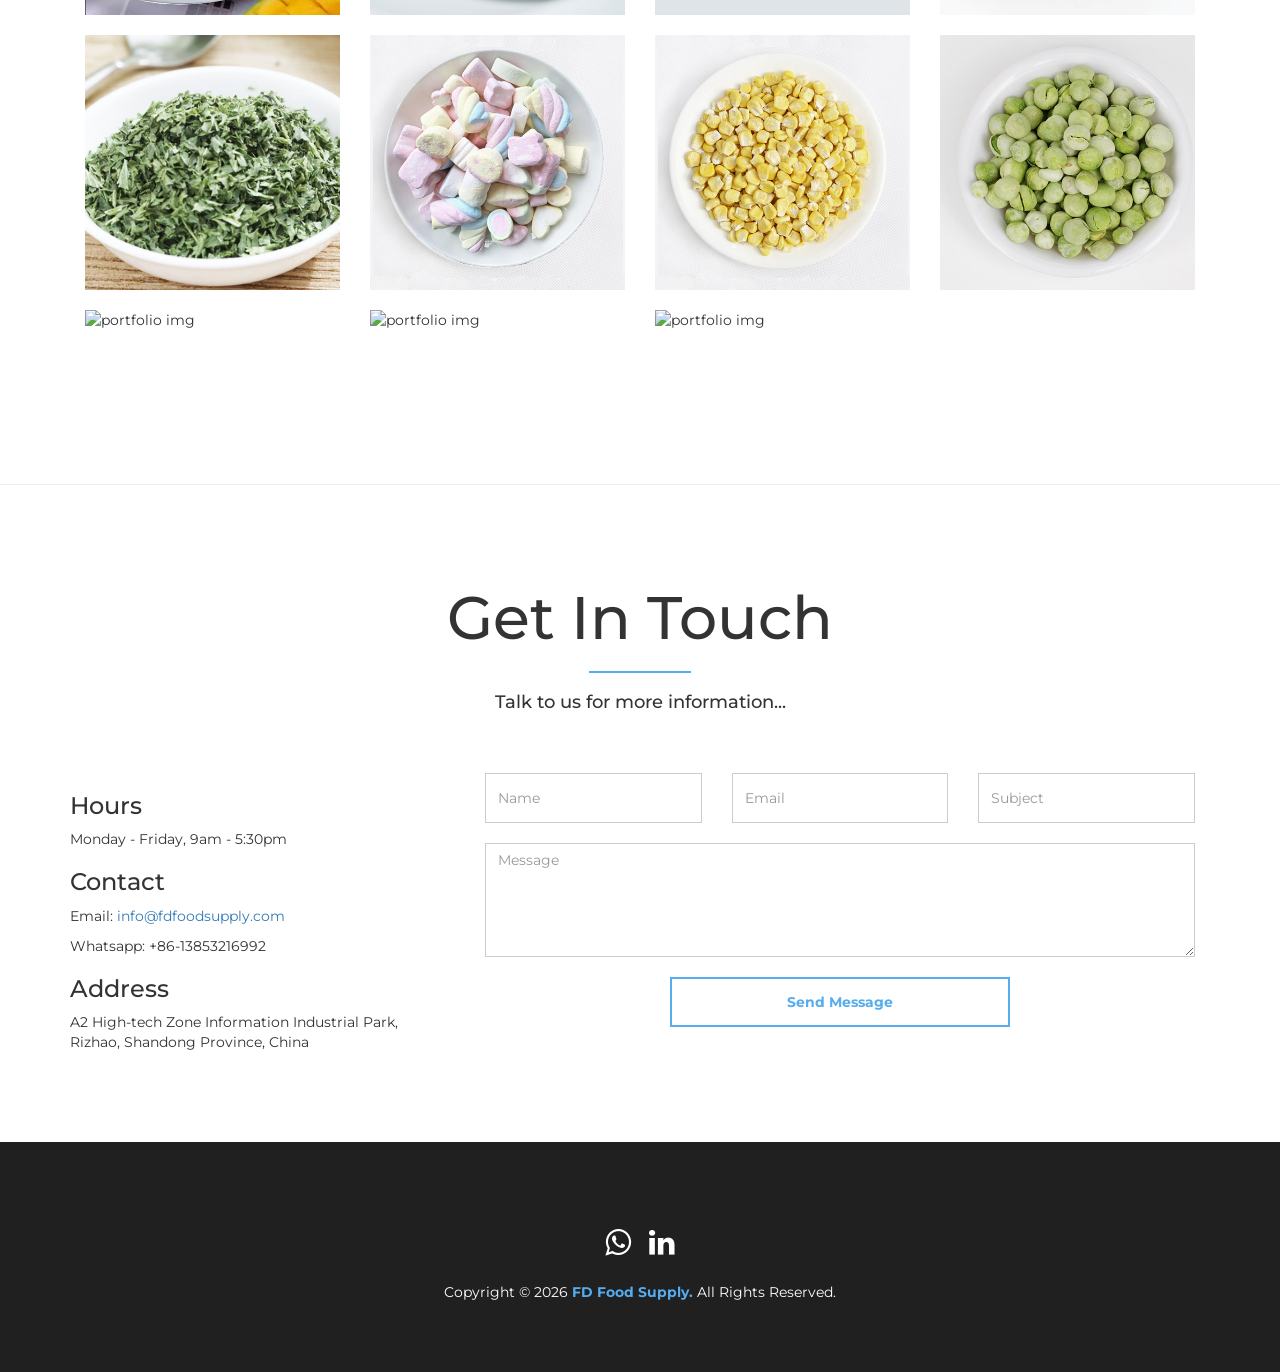
==== commit ada9cb3a: "Add files via upload" ====
--- a/index.html
+++ b/index.html
@@ -172,7 +172,7 @@
 						<h3 class="text-uppercase">Download product technical information</h3>
 						<p>Contact us to get quotation support.  Download Product Catalog, Factory Certificates, and Freeze-Dried Food Photos/Videos and quotation.</p>
 
-						<a href="mailto:info@fdfoodsupply.com"><button class="btn btn-default text-uppercase">Product Catalog</button></a>
+						<a href="product-catalog.pdf"><button class="btn btn-default text-uppercase">Product Catalog</button></a>
 						<a href="mailto:info@fdfoodsupply.com"><button class="btn btn-default text-uppercase">Certificates</button></a>
 						<a href="mailto:info@fdfoodsupply.com"><button class="btn btn-default text-uppercase">Quotation</button></a>
 						<a href="https://www.fdfoodsupply.com/video.html"><button class="btn btn-default text-uppercase">Videos</button></a>
@@ -215,15 +215,15 @@
 				<div class="col-md-4 col-sm-4 wow fadeInUp" data-wow-delay="0.6s">
 					<div class="about-wrapper">
 						<img src="images/about-img-6.jpg" class="img-responsive" alt="about img">
-						<h3>Retail Package</h3>
+						<h3>Retail Packing</h3>
 						<h5>Private label package for retail market</h5>
 					</div>
 				</div>
 				<div class="col-md-4 col-sm-4 wow fadeInUp" data-wow-delay="0.6s">
 					<div class="about-wrapper">
 						<img src="images/about-img-5.jpg" class="img-responsive" alt="about img">
-						<h3>Formula Development</h3>
-						<h5>Developing new product with customers</h5>
+						<h3>New Formula & Gift Package</h3>
+						<h5>Customized formula & designed gift package</h5>
 					</div>
 				</div>
 			</div>
@@ -238,17 +238,17 @@
 					<div class="wow bounceIn">
 						<h2 class="wow bounceIn">Products</h2>
 						<hr>
-						<h4>our freeze dried products cover large range from fruits/vegies to dairy product in different size. 
+						<h4>our freeze dried products cover large range from fruits/vegies to dairy product in different specification. 
 					</div>
 					<div class="iso-section wow fadeIn" data-wow-delay="0.6s">
 
 						<ul class="filter-wrapper clearfix">
 							<li><a href="#" data-filter="*" class="selected opc-main-bg">All</a></li>
-							<li><a href="#" class="opc-main-bg" data-filter=".fruit">Fruits</a></li>
-							<li><a href="#" class="opc-main-bg" data-filter=".vegie">Vegies</a></li>
-							<li><a href="#" class="opc-main-bg" data-filter=".herb">Herbs</a></li>
-							<li><a href="#" class="opc-main-bg" data-filter=".candy">Candies</a></li>
+							<li><a href="#" class="opc-main-bg" data-filter=".fruit">Fruit</a></li>
+							<li><a href="#" class="opc-main-bg" data-filter=".vegie">Vegie&Herb</a></li>
+							<li><a href="#" class="opc-main-bg" data-filter=".candy">Candy</a></li>
 							<li><a href="#" class="opc-main-bg" data-filter=".dairy">Dairy</a></li>
+							<li><a href="#" class="opc-main-bg" data-filter=".others">Others</a></li>
 						</ul>
 
 						<div class="iso-box-section">
@@ -397,7 +397,7 @@
 										</div>
 									</div>
 								</div>
-								<div class="iso-box herb col-md-3 col-sm-4 col-xs-12">
+								<div class="iso-box vegie col-md-3 col-sm-4 col-xs-12">
 									<div class="portfolio-thumb">
 										<img src="images/product-img-31.jpg" class="fluid-img" alt="portfolio img">
 										<div class="portfolio-overlay">
@@ -410,7 +410,7 @@
 										</div>
 									</div>
 								</div>
-								<div class="iso-box herb col-md-3 col-sm-4 col-xs-12">
+								<div class="iso-box vegie col-md-3 col-sm-4 col-xs-12">
 									<div class="portfolio-thumb">
 										<img src="images/product-img-32.jpg" class="fluid-img" alt="portfolio img">
 										<div class="portfolio-overlay">
@@ -463,6 +463,49 @@
 										</div>
 									</div>
 								</div>
+
+							<div class="iso-box others col-md-3 col-sm-4 col-xs-12">
+									<div class="portfolio-thumb">
+										<img src="images/product-img-51.jpg" class="fluid-img" alt="portfolio img">
+										<div class="portfolio-overlay">
+											<div class="portfolio-description">
+												<a href="#" class="fa fa-search"></a>
+												<a href="#" class="fa fa-link"></a>
+												<h4>Chocolate Strawberry</h4>
+												<p>Freeze dried Strawberry Whole coated with Chocolate.</p>
+											</div>
+										</div>
+									</div>
+								</div>
+							<div class="iso-box others col-md-3 col-sm-4 col-xs-12">
+									<div class="portfolio-thumb">
+										<img src="images/product-img-52.jpg" class="fluid-img" alt="portfolio img">
+										<div class="portfolio-overlay">
+											<div class="portfolio-description">
+												<a href="#" class="fa fa-search"></a>
+												<a href="#" class="fa fa-link"></a>
+												<h4>Chocolate Jackfruit Chips</h4>
+												<p>Freeze dried Jackfruit chips coated with Chocolate.</p>
+											</div>
+										</div>
+									</div>
+								</div>
+							<div class="iso-box others col-md-3 col-sm-4 col-xs-12">
+									<div class="portfolio-thumb">
+										<img src="images/product-img-53.jpg" class="fluid-img" alt="portfolio img">
+										<div class="portfolio-overlay">
+											<div class="portfolio-description">
+												<a href="#" class="fa fa-search"></a>
+												<a href="#" class="fa fa-link"></a>
+												<h4>Chocolate Orange Slice</h4>
+												<p>Freeze dried Orange Slice coated with Chocolate.</p>
+											</div>
+										</div>
+									</div>
+								</div>
+
+
+
 							</div>
 						</div>
 					</div>
@@ -488,10 +531,10 @@
     <h3>Hours</h3>
     <p>Monday - Friday, 9am - 5:30pm</p>
    <h3>Contact</h3>
-    <p>Email: info@fdfoodsupply.com </p>
+    <p>Email: <a href="mailto:info@fdfoodsupply.com">info@fdfoodsupply.com </a></p>
     <p>Whatsapp: +86-13853216992</p>
    <h3>Address</h3>
-    <p>High-tech Zone Information Industrial Park, Rizhao, Shandong Province, China</p>
+    <p>A2 High-tech Zone Information Industrial Park, Rizhao, Shandong Province, China</p>
     
   </div>
 
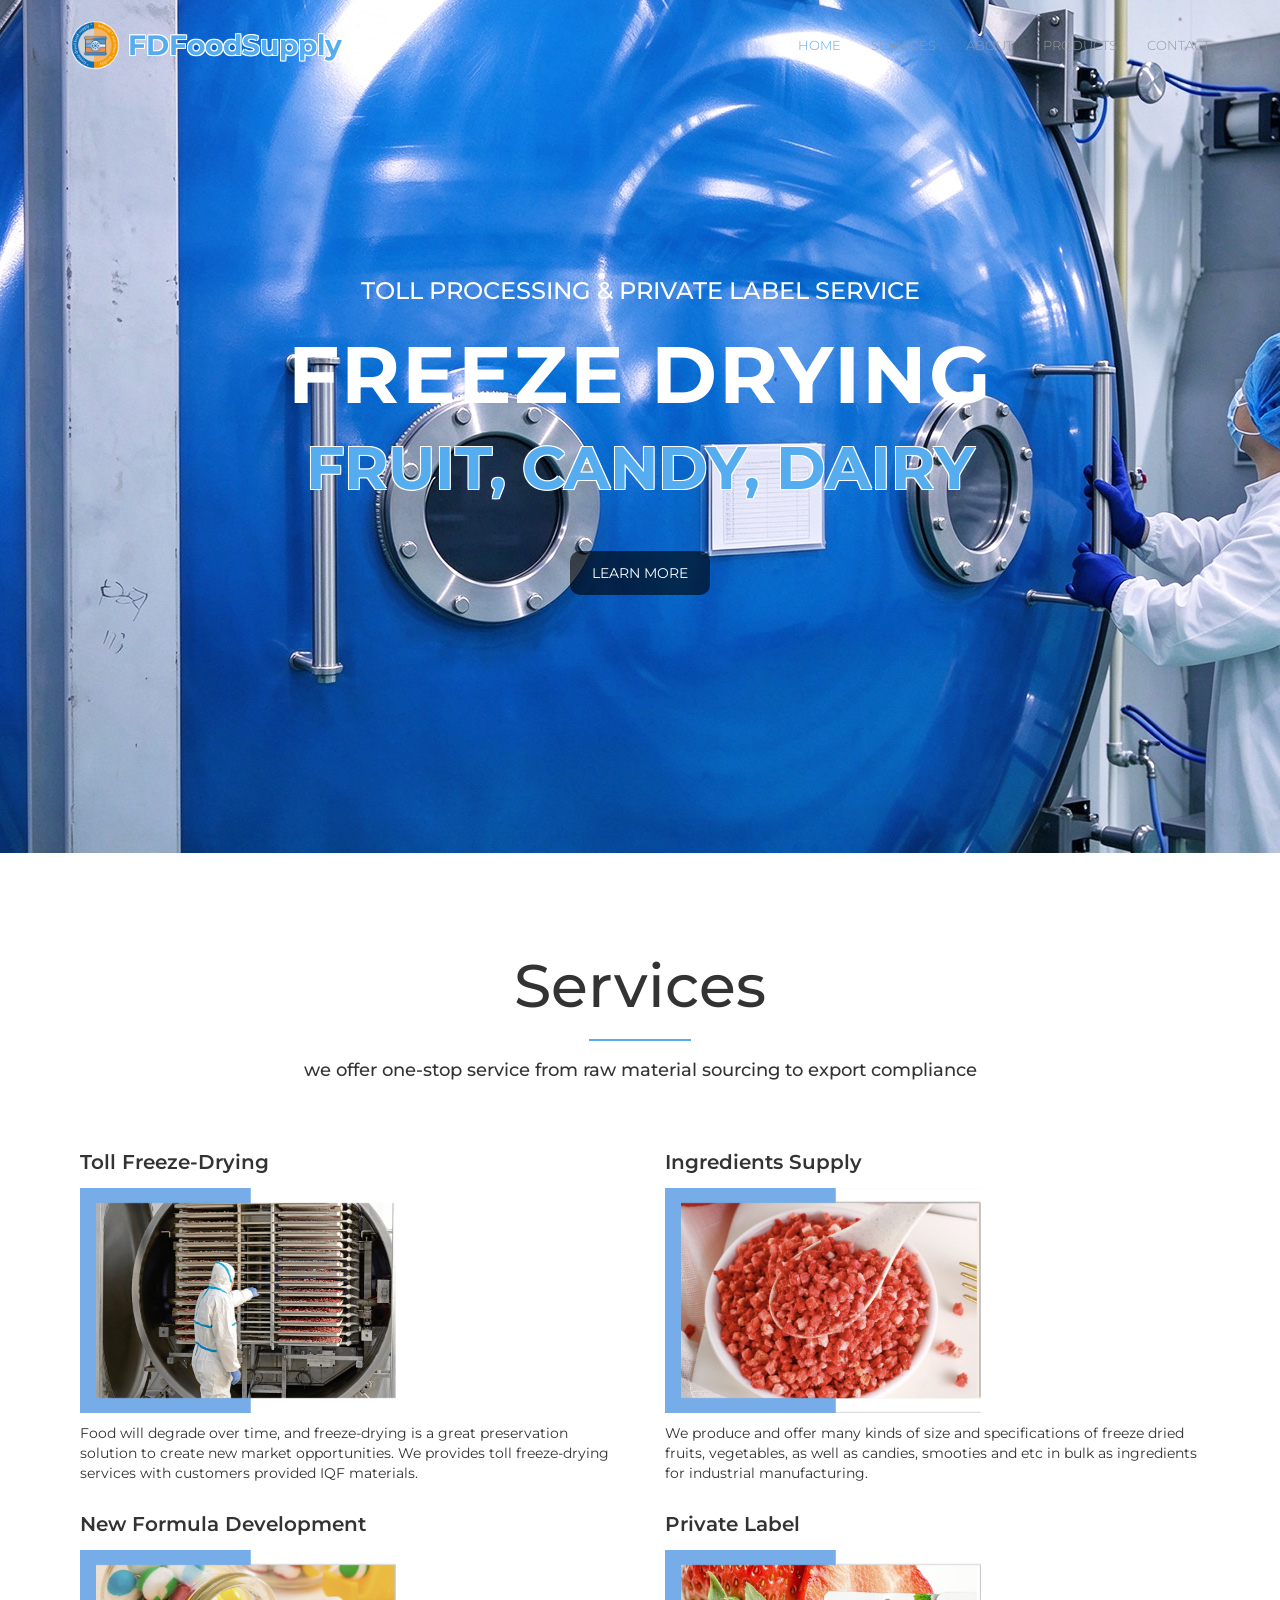
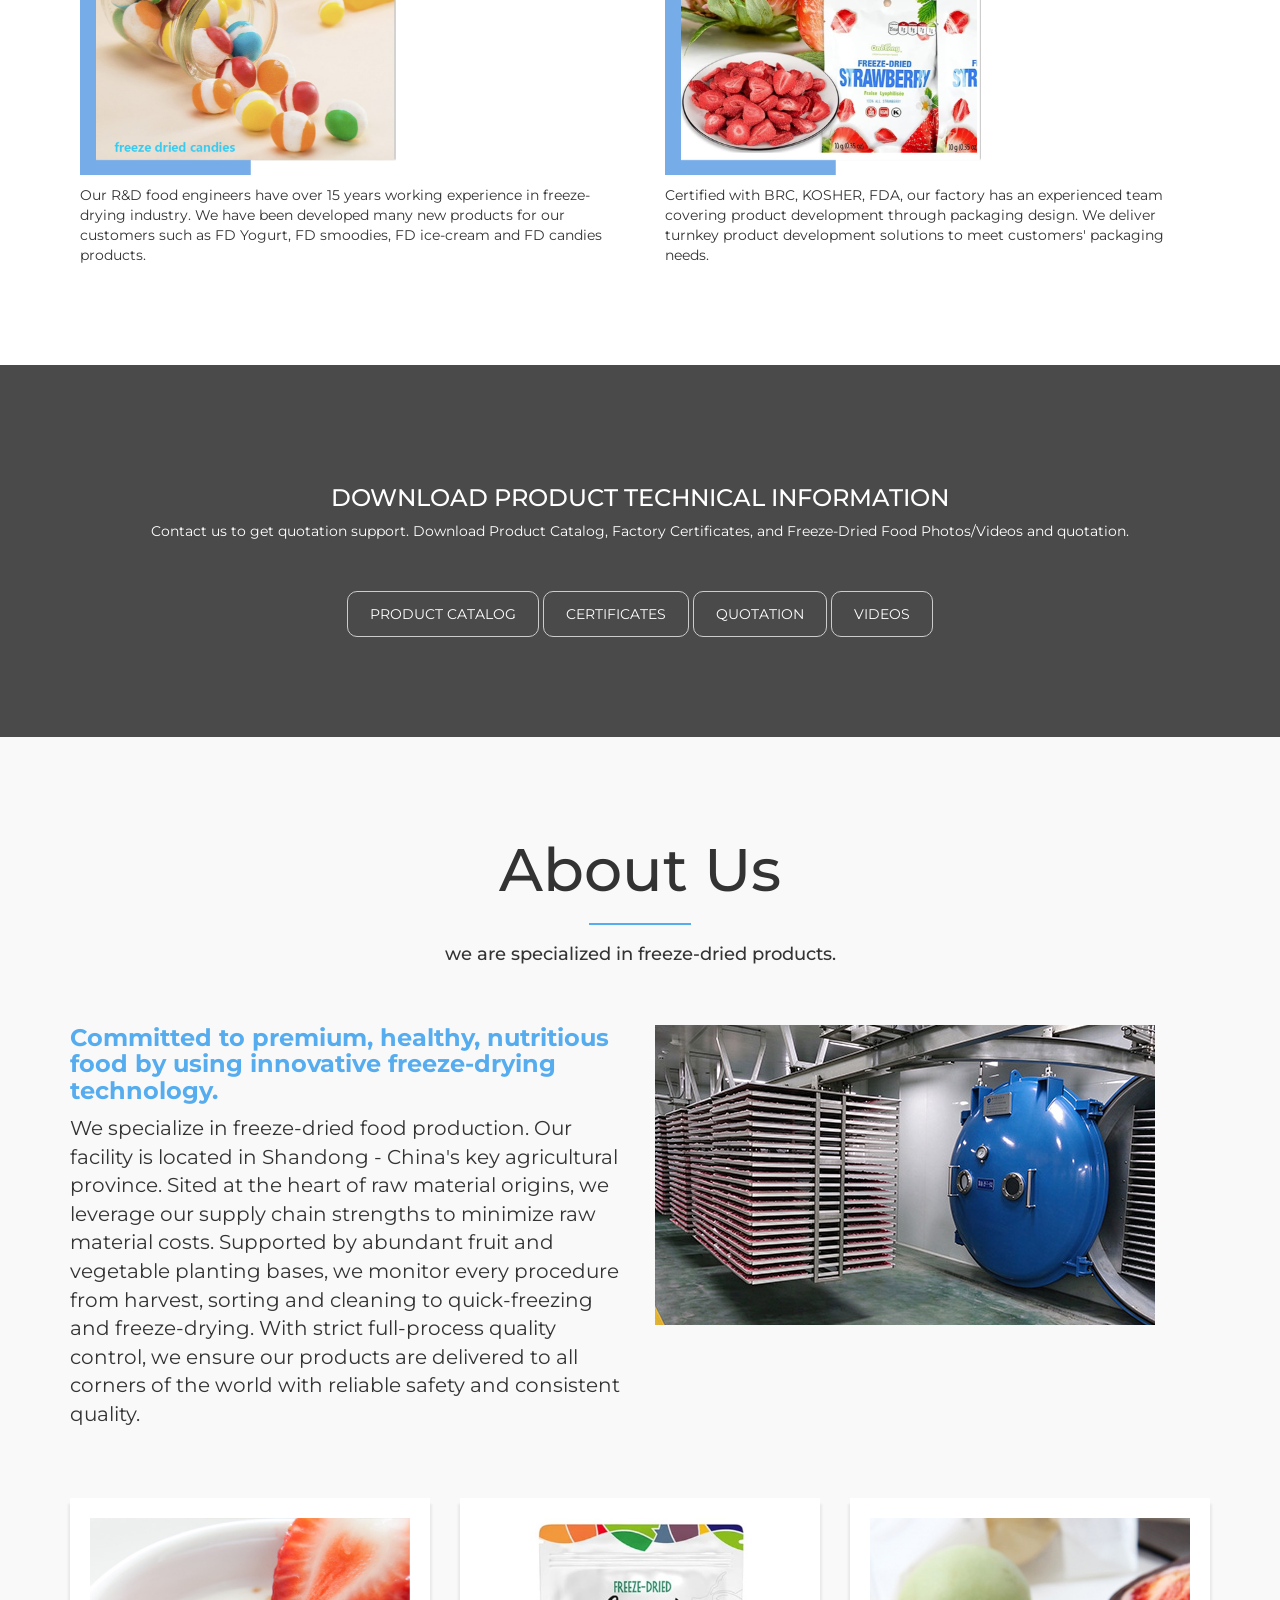
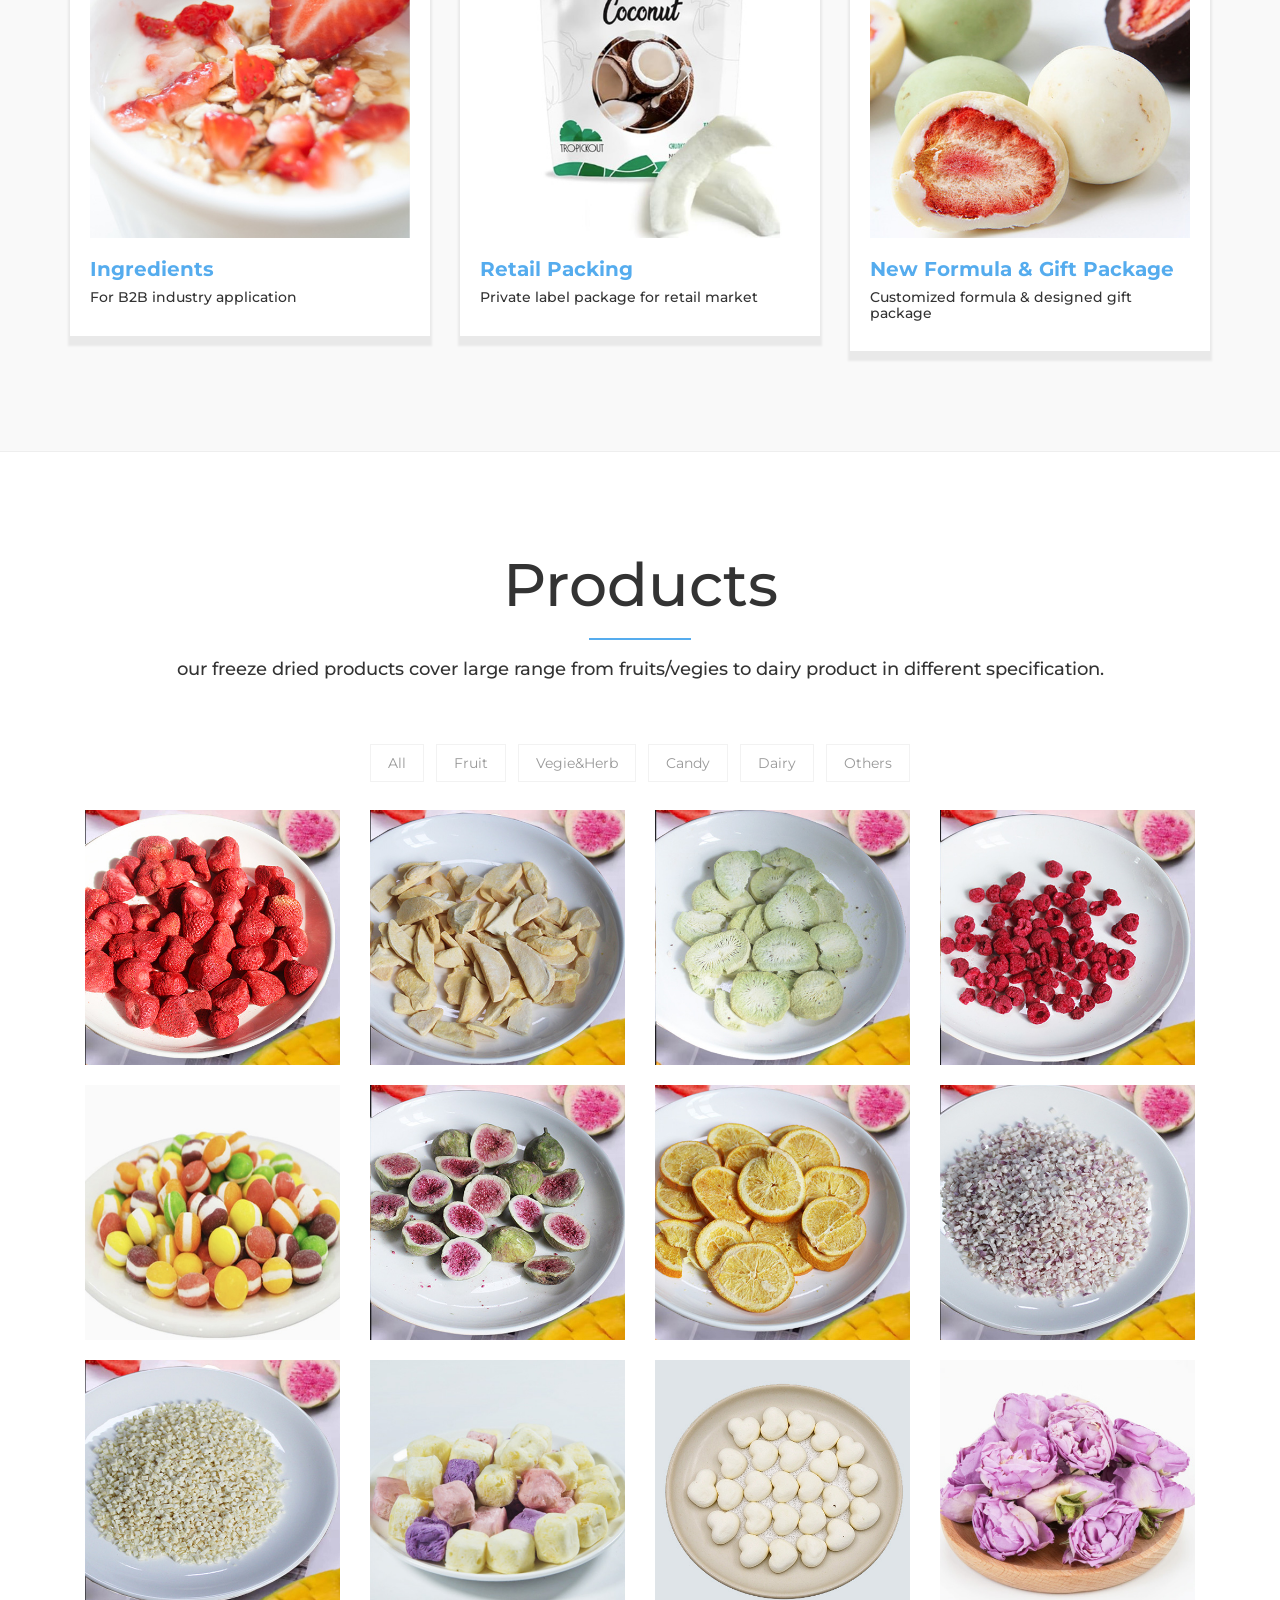
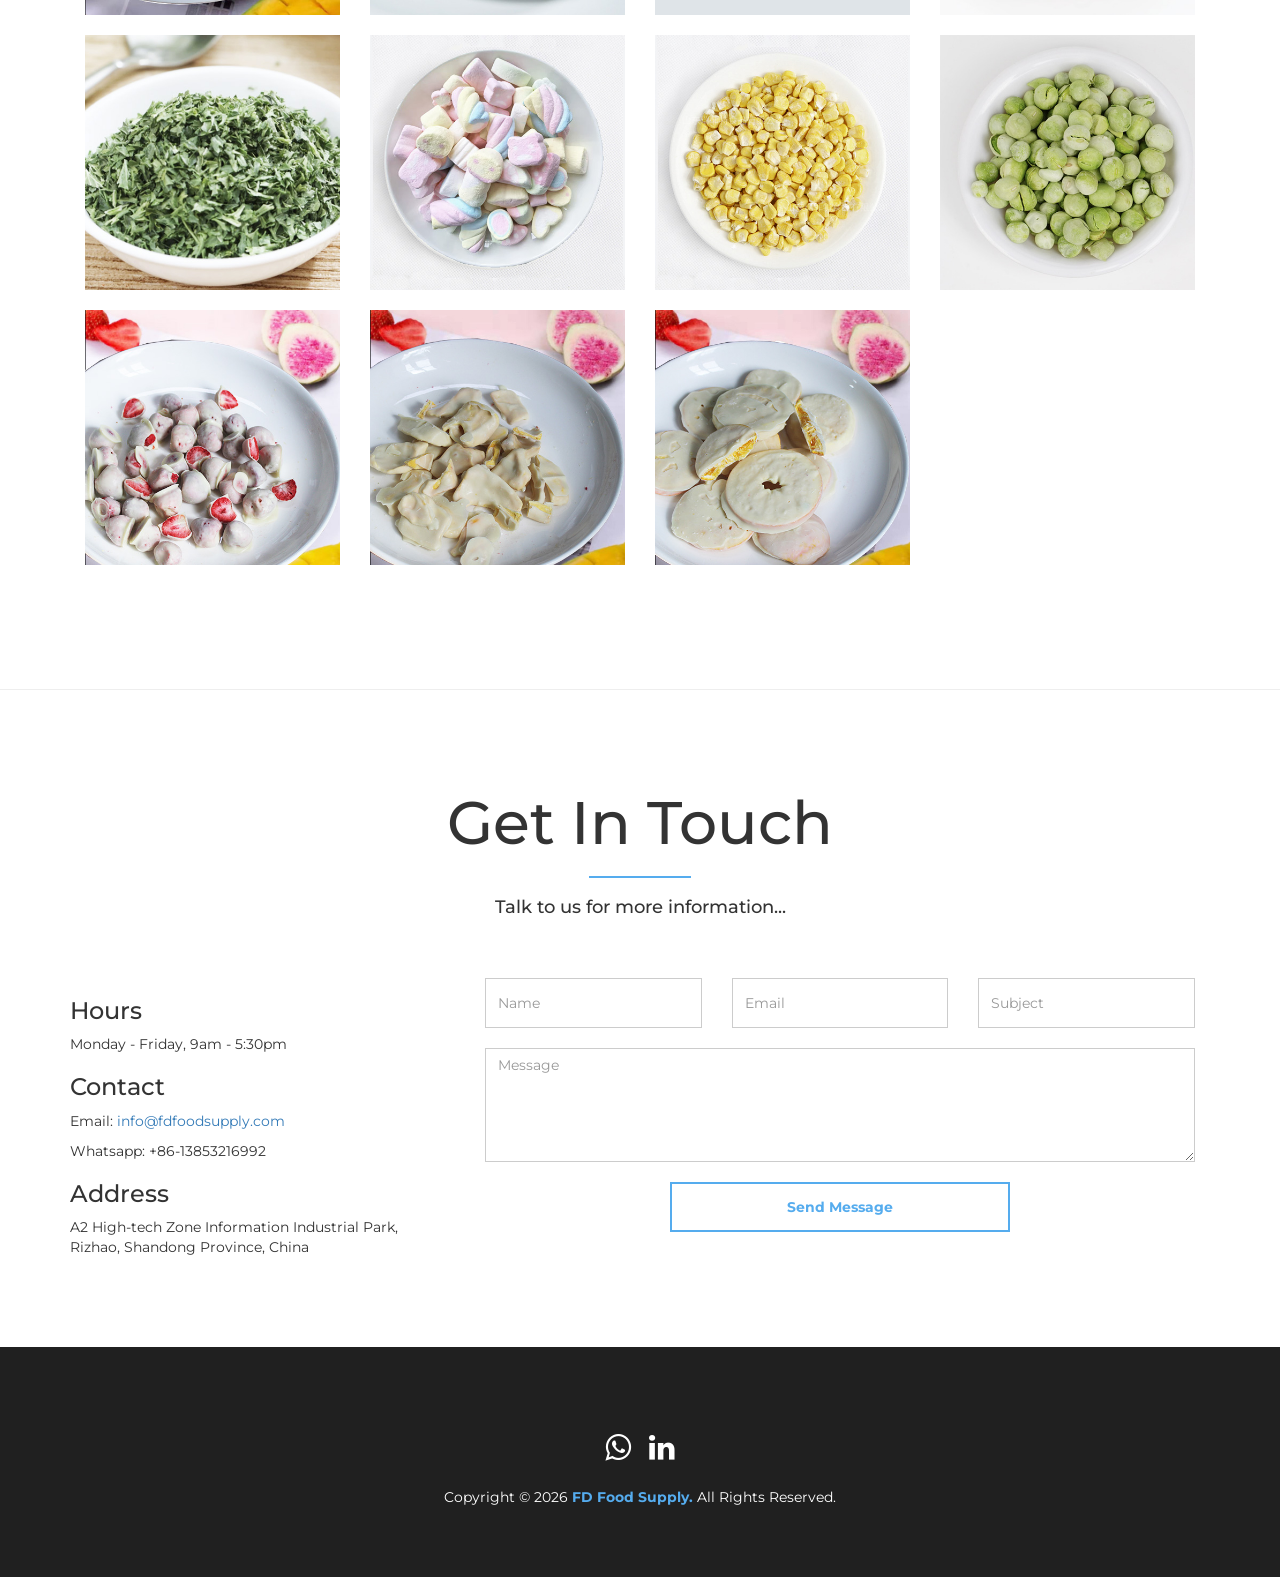
==== commit f3afc931: "Add files via upload" ====
--- a/index.html
+++ b/index.html
@@ -172,7 +172,7 @@
 						<h3 class="text-uppercase">Download product technical information</h3>
 						<p>Contact us to get quotation support.  Download Product Catalog, Factory Certificates, and Freeze-Dried Food Photos/Videos and quotation.</p>
 
-						<a href="product-catalog.pdf"><button class="btn btn-default text-uppercase">Product Catalog</button></a>
+						<a href="product-catalog.pdf" target="_blank"><button class="btn btn-default text-uppercase">Product Catalog</button></a>
 						<a href="mailto:info@fdfoodsupply.com"><button class="btn btn-default text-uppercase">Certificates</button></a>
 						<a href="mailto:info@fdfoodsupply.com"><button class="btn btn-default text-uppercase">Quotation</button></a>
 						<a href="https://www.fdfoodsupply.com/video.html"><button class="btn btn-default text-uppercase">Videos</button></a>
